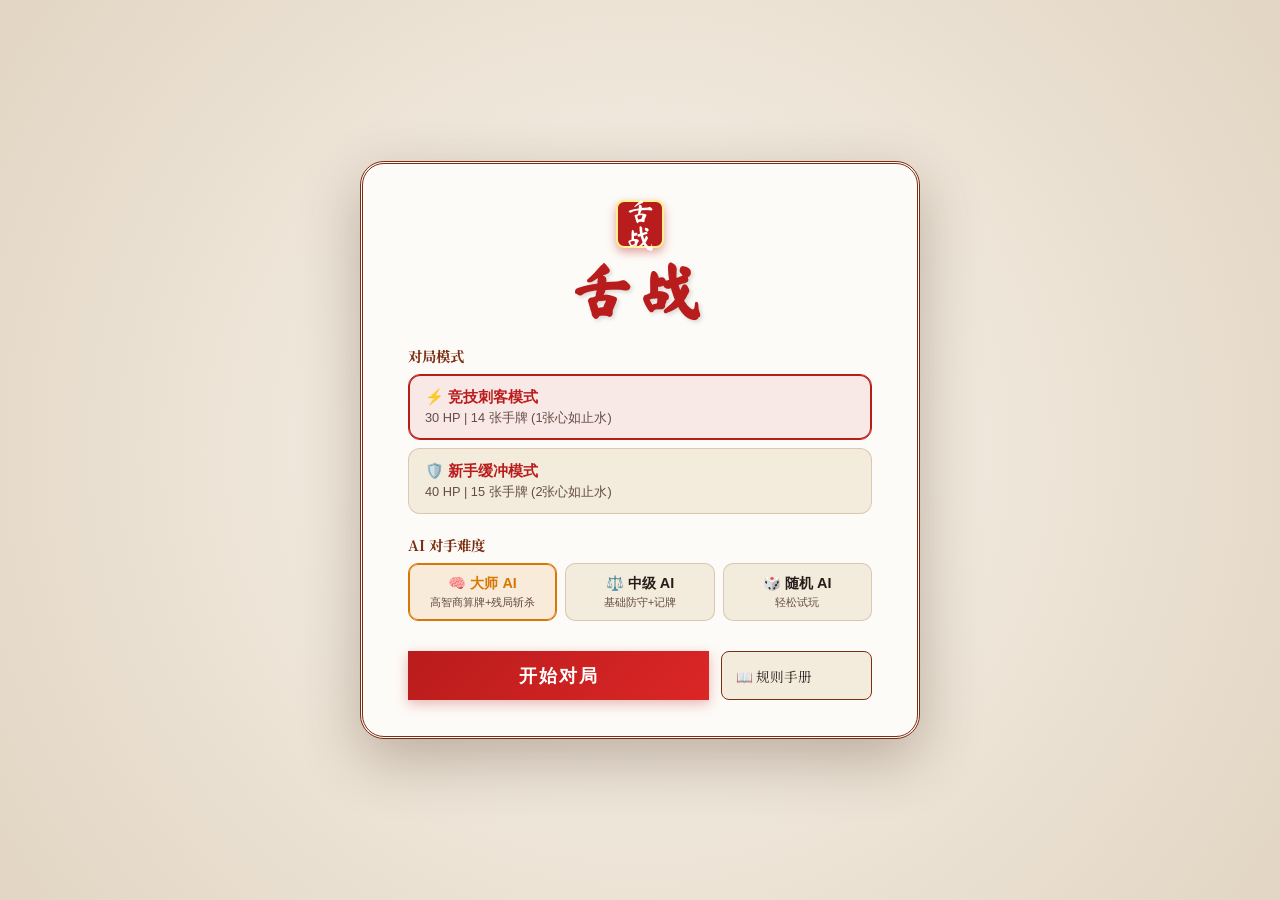
==== index.html @ b9957169 "feat: complete Shezhan card game" ====
<!DOCTYPE html>
<html lang="zh-CN">
<head>
  <meta charset="UTF-8">
  <meta name="viewport" content="width=device-width, initial-scale=1.0">
  <title>舌战</title>
  <link rel="stylesheet" href="style.css">
  <link rel="preconnect" href="https://fonts.googleapis.com">
  <link rel="preconnect" href="https://fonts.gstatic.com" crossorigin>
  <link href="https://fonts.googleapis.com/css2?family=Noto+Serif+SC:wght@600;700;900&family=Ma+Shan+Zheng&display=swap" rel="stylesheet">
</head>
<body>
  <div id="app">
    <!-- Game Cover / Welcome Screen (开始界面) -->
    <div id="cover-screen" class="cover-screen active">
      <div class="cover-content">
        <div class="cover-header">
          <div class="cover-seal">舌战</div>
          <h1 class="cover-title">舌战</h1>
        </div>

        <div class="cover-setup-panel">
          <div class="setup-group">
            <label class="group-label">对局模式</label>
            <div class="mode-buttons">
              <button class="mode-select-btn active" data-mode="competitive">
                <span class="m-title">⚡ 竞技刺客模式</span>
                <span class="m-sub">30 HP | 14 张手牌 (1张心如止水)</span>
              </button>
              <button class="mode-select-btn" data-mode="casual">
                <span class="m-title">🛡️ 新手缓冲模式</span>
                <span class="m-sub">40 HP | 15 张手牌 (2张心如止水)</span>
              </button>
            </div>
          </div>

          <div class="setup-group">
            <label class="group-label">AI 对手难度</label>
            <div class="diff-buttons">
              <button class="diff-select-btn active" data-diff="master">
                <span class="d-title">🧠 大师 AI</span>
                <span class="d-sub">高智商算牌+残局斩杀</span>
              </button>
              <button class="diff-select-btn" data-diff="medium">
                <span class="d-title">⚖️ 中级 AI</span>
                <span class="d-sub">基础防守+记牌</span>
              </button>
              <button class="diff-select-btn" data-diff="easy">
                <span class="d-title">🎲 随机 AI</span>
                <span class="d-sub">轻松试玩</span>
              </button>
            </div>
          </div>

          <div class="cover-actions">
            <button id="btn-enter-game" class="btn-primary btn-cover-start">开始对局</button>
            <button id="btn-cover-rules" class="btn btn-secondary btn-cover-rules">📖 规则手册</button>
          </div>
        </div>
      </div>
    </div>

    <!-- Header Navigation -->
    <header class="game-header">
      <div class="logo">
        <span class="logo-seal">舌战</span>
        <h1>舌战</h1>
      </div>
      <div class="header-controls">
        <button id="btn-tracker" class="btn btn-secondary">📊 记牌器</button>
        <button id="btn-rules" class="btn btn-secondary">📖 规则</button>
        <button id="btn-restart" class="btn btn-danger">🔄 主菜单</button>
      </div>
    </header>

    <!-- Main Game Board (Warm Tabletop) -->
    <main class="game-board">
      <!-- Opponent Zone (AI) -->
      <section class="player-zone ai-zone">
        <div class="player-info">
          <div class="avatar ai-avatar">🤖</div>
          <div class="status-details">
            <div class="name-bar">
              <span class="player-name">AI 对手</span>
              <span id="ai-diff-tag" class="badge">大师 AI</span>
            </div>
            <div class="hp-wrapper">
              <div class="hp-bar-bg">
                <div id="ai-hp-bar" class="hp-bar-fill" style="width: 100%;"></div>
              </div>
              <span id="ai-hp-text" class="hp-text">30 / 30 HP</span>
            </div>
          </div>
        </div>

        <!-- AI Face-Down Cards Container -->
        <div class="ai-hand-deck">
          <div id="ai-hand-backs" class="hand-backs-row">
            <!-- Dynamic Face-Down Cards Rendered by JS -->
          </div>
          <span class="hand-count-badge">🎴 剩余手牌: <strong id="ai-hand-count">14</strong> 张</span>
          <span id="ai-stun-badge" class="badge badge-warning hidden">😵 停动中</span>
        </div>
      </section>

      <!-- Arena Battle Field (Center Table) -->
      <section class="arena-zone">
        <div class="turn-indicator">
          <span id="turn-counter">第 1 回合</span>
        </div>

        <!-- Prominent Stun Toast Alert Banner -->
        <div id="stun-notice-banner" class="stun-notice-banner hidden">
          <span id="stun-notice-text">😵 提示：对方处于【停动】状态！</span>
        </div>

        <div class="cards-clash">
          <!-- Player Card Played Slot -->
          <div class="clash-slot player-slot">
            <span class="slot-label">👤 玩家出牌</span>
            <div id="player-card-slot" class="arena-card-slot">
              <div class="slot-placeholder">等待选牌...</div>
            </div>
          </div>

          <!-- Central Visual Clash Ray & FX -->
          <div class="clash-center-fx">
            <div id="clash-ray" class="clash-ray hidden"></div>
            <div class="vs-badge">VS</div>
          </div>

          <!-- AI Card Played Slot -->
          <div class="clash-slot ai-slot">
            <span class="slot-label">🤖 AI出牌</span>
            <div id="ai-card-slot" class="arena-card-slot">
              <div class="slot-placeholder">等待出牌...</div>
            </div>
          </div>
        </div>

        <!-- Outcome Banner -->
        <div id="outcome-banner" class="outcome-banner hidden">
          <span id="outcome-text">结算结果...</span>
        </div>
      </section>

      <!-- Log and Controls Area -->
      <section class="bottom-panel">
        <!-- Battle Log -->
        <div class="log-box">
          <div class="log-header">📜 对局日志</div>
          <div id="battle-log" class="log-content">
            <p class="log-item system">对局开始！请选择一张卡牌暗置出牌。</p>
          </div>
        </div>

        <!-- Player Zone -->
        <div class="player-zone user-zone">
          <div class="player-info">
            <div class="avatar user-avatar">👤</div>
            <div class="status-details">
              <div class="name-bar">
                <span class="player-name">你 (Player)</span>
              </div>
              <div class="hp-wrapper">
                <div class="hp-bar-bg">
                  <div id="user-hp-bar" class="hp-bar-fill" style="width: 100%;"></div>
                </div>
                <span id="user-hp-text" class="hp-text">30 / 30 HP</span>
              </div>
            </div>
          </div>
          <div class="hand-summary">
            <span class="hand-count-badge">🎴 剩余手牌: <strong id="user-hand-count">14</strong> 张</span>
            <span id="user-stun-badge" class="badge badge-warning hidden">😵 停动中</span>
          </div>
        </div>
      </section>

      <!-- Player Hand Dock (Bottom Interactive Bar) -->
      <section class="hand-dock">
        <div class="dock-title">手牌区（鼠标悬停可查看卡牌说明）:</div>
        <div id="hand-cards-container" class="hand-cards-list">
          <!-- Dynamic Cards Rendered by JS -->
        </div>
      </section>
    </main>

    <!-- Floating Mouse Hover Tooltip -->
    <div id="card-hover-tooltip" class="card-hover-tooltip hidden">
      <div id="tooltip-title" class="tooltip-title">卡牌名称</div>
      <div id="tooltip-body" class="tooltip-body">卡牌效果说明...</div>
    </div>

    <!-- Card Tracker Modal -->
    <div id="tracker-modal" class="modal">
      <div class="modal-content">
        <div class="modal-header">
          <h2>📊 双方手牌剩余记牌器</h2>
          <button class="close-btn" data-close="tracker-modal">✕</button>
        </div>
        <div class="tracker-grid">
          <div class="tracker-column">
            <h3>🤖 AI 对手剩余手牌</h3>
            <div id="ai-tracker-list" class="tracker-list"></div>
          </div>
          <div class="tracker-column">
            <h3>👤 你的剩余手牌</h3>
            <div id="user-tracker-list" class="tracker-list"></div>
          </div>
        </div>
      </div>
    </div>

    <!-- Rules Modal (Fixed Silence is Gold No Stun Rule) -->
    <div id="rules-modal" class="modal">
      <div class="modal-content">
        <div class="modal-header">
          <h2>📖 《舌战》规则手册</h2>
          <button class="close-btn" data-close="rules-modal">✕</button>
        </div>
        <div class="rules-body">
          <p><strong>基本规则</strong>：双方同时暗置出牌结算。任意一方 HP 归零则失败。</p>
          <p><strong>卡牌关系说明（明确己方与对方得失）</strong>：</p>
          <ul>
            <li>⚡ <strong>一语道破</strong>：刺穿《破口大骂》（<strong>对方-15 HP</strong>）；克制《心如止水》《深思熟虑》（<strong>对方-10 HP</strong>）；被《反唇相讥》反弹（<strong>己方-10 HP</strong>）。</li>
            <li>🌿 <strong>反唇相讥</strong>：反弹《一语道破》（<strong>对方-10 HP</strong>）；被《破口大骂》压制（<strong>己方-5 HP 且【停动】</strong>）；打断《深思熟虑》（<strong>阻止对方回收手牌</strong>）。</li>
            <li>🔥 <strong>破口大骂</strong>：压制《反唇相讥》《深思熟虑》《破口大骂》（<strong>对方-5 HP 且【停动】</strong>）；攻击《沉默是金》（<strong>对方仅-5 HP，不会被停动！</strong>）；被《一语道破》刺穿（<strong>己方-15 HP</strong>）；碰《心如止水》（<strong>对方+15 HP</strong>）。</li>
            <li>🌈 <strong>沉默是金</strong>：最稳试探牌。仅被《破口大骂》攻击（<strong>己方-5 HP，绝不会被停动！</strong>），面对其他所有牌均为 0 伤害。</li>
            <li>💧 <strong>心如止水</strong>：吸收《破口大骂》（<strong>己方+15 HP</strong>）；碰《一语道破》（<strong>己方-10 HP</strong>）；碰其他所有牌均（<strong>己方+10 HP</strong>）。</li>
            <li>⛰️ <strong>深思熟虑</strong>：回收除自身外的所有弃牌。碰《破口大骂》受-5 HP且【停动】，但<strong>仍可成功回收手牌</strong>！仅在遭遇《反唇相讥》时回收会被打断。</li>
          </ul>
        </div>
      </div>
    </div>

    <!-- Game Over Modal -->
    <div id="gameover-modal" class="modal">
      <div class="modal-content gameover-box">
        <h2 id="gameover-title">🏆 战斗胜利！</h2>
        <p id="gameover-desc" class="gameover-desc">你成功击败了 AI 对手！</p>
        <div class="gameover-stats">
          <div class="stat-item">总回合数: <strong id="stat-turns">12</strong></div>
          <div class="stat-item">剩余血量: <strong id="stat-hp">15</strong></div>
        </div>
        <button id="btn-play-again" class="btn btn-primary btn-large">🔄 返回主菜单</button>
      </div>
    </div>
  </div>

  <script src="app.js"></script>
</body>
</html>
---- style.css ----
/* ==========================================================================
   《舌战》桌游电子版 CSS 样式表 (包含 Modal 层级修复 z-index: 300)
   ========================================================================== */

:root {
  --bg-tabletop: #e8ded0;
  --panel-parchment: #f9f5ed;
  --border-mahogany: #7c2d12;
  --border-gold: #d97706;
  --accent-vermilion: #b91c1c;
  --accent-jade: #15803d;
  --accent-azure: #1d4ed8;
  --accent-purple: #7e22ce;

  --text-main: #271c19;
  --text-sub: #654d46;

  --font-serif: 'Noto Serif SC', serif, STKaiti, KaiTi;
  --font-calligraphy: 'Ma Shan Zheng', cursive, KaiTi;
  --shadow-lg: 0 10px 25px rgba(60, 40, 25, 0.25);
}

* {
  box-sizing: border-box;
  margin: 0;
  padding: 0;
}

body {
  background-color: var(--bg-tabletop);
  background-image: 
    radial-gradient(circle at 50% 20%, rgba(254, 243, 199, 0.6), transparent 65%),
    radial-gradient(circle at 80% 80%, rgba(217, 119, 6, 0.08), transparent 50%),
    radial-gradient(circle at 20% 80%, rgba(185, 28, 28, 0.08), transparent 50%);
  color: var(--text-main);
  font-family: var(--font-serif);
  min-height: 100vh;
  display: flex;
  flex-direction: column;
  user-select: none;
  overflow-x: hidden;
}

#app {
  display: flex;
  flex-direction: column;
  min-height: 100vh;
  max-width: 1280px;
  margin: 0 auto;
  width: 100%;
  padding: 12px;
  position: relative;
}

/* COVER SCREEN z-index: 200 */
.cover-screen {
  position: fixed;
  top: 0;
  left: 0;
  width: 100vw;
  height: 100vh;
  background: radial-gradient(circle, #f9f5ed 0%, #e2d5c3 100%);
  z-index: 200;
  display: flex;
  align-items: center;
  justify-content: center;
  opacity: 0;
  pointer-events: none;
  transition: opacity 0.4s ease;
}

.cover-screen.active {
  opacity: 1;
  pointer-events: auto;
}

.cover-content {
  background: #fdfbf7;
  border: 3px double var(--border-mahogany);
  border-radius: 24px;
  padding: 36px 45px;
  max-width: 560px;
  width: 90%;
  box-shadow: 0 20px 60px rgba(65, 35, 20, 0.3);
  display: flex;
  flex-direction: column;
  align-items: center;
  text-align: center;
}

.cover-header {
  margin-bottom: 24px;
  display: flex;
  flex-direction: column;
  align-items: center;
}

.cover-seal {
  width: 48px;
  height: 48px;
  background: var(--accent-vermilion);
  color: #fff;
  border: 2px solid #fef08a;
  border-radius: 8px;
  font-family: var(--font-calligraphy);
  font-size: 1.7rem;
  display: flex;
  align-items: center;
  justify-content: center;
  margin-bottom: 12px;
  box-shadow: 0 4px 10px rgba(185, 28, 28, 0.4);
}

.cover-title {
  font-family: var(--font-calligraphy);
  font-size: 3.8rem;
  color: var(--accent-vermilion);
  letter-spacing: 8px;
  text-shadow: 2px 2px 4px rgba(0, 0, 0, 0.15);
}

.cover-setup-panel {
  width: 100%;
  display: flex;
  flex-direction: column;
  gap: 20px;
}

.setup-group {
  display: flex;
  flex-direction: column;
  align-items: flex-start;
  gap: 8px;
}

.group-label {
  font-size: 0.9rem;
  font-weight: bold;
  color: var(--border-mahogany);
}

.mode-buttons {
  display: flex;
  flex-direction: column;
  gap: 8px;
  width: 100%;
}

.mode-select-btn {
  display: flex;
  flex-direction: column;
  align-items: flex-start;
  padding: 12px 16px;
  border-radius: 12px;
  background: #f3ebdc;
  border: 1.5px solid rgba(124, 45, 18, 0.2);
  color: var(--text-main);
  cursor: pointer;
  transition: all 0.2s ease;
}

.mode-select-btn.active {
  border-color: var(--accent-vermilion);
  background: rgba(185, 28, 28, 0.08);
  box-shadow: inset 0 0 0 1px var(--accent-vermilion);
}

.m-title {
  font-weight: bold;
  font-size: 0.95rem;
  color: var(--accent-vermilion);
}

.m-sub {
  font-size: 0.8rem;
  color: var(--text-sub);
  margin-top: 2px;
}

.diff-buttons {
  display: grid;
  grid-template-columns: repeat(3, 1fr);
  gap: 8px;
  width: 100%;
}

.diff-select-btn {
  padding: 10px 6px;
  border-radius: 10px;
  background: #f3ebdc;
  border: 1.5px solid rgba(124, 45, 18, 0.2);
  color: var(--text-main);
  cursor: pointer;
  display: flex;
  flex-direction: column;
  align-items: center;
  transition: all 0.2s ease;
}

.diff-select-btn.active {
  border-color: var(--border-gold);
  background: rgba(217, 119, 6, 0.12);
  color: var(--border-gold);
  box-shadow: inset 0 0 0 1px var(--border-gold);
}

.d-title { font-weight: bold; font-size: 0.9rem; }
.d-sub { font-size: 0.7rem; color: var(--text-sub); margin-top: 2px; }

.cover-actions {
  display: grid;
  grid-template-columns: 2fr 1fr;
  gap: 12px;
  margin-top: 10px;
}

.btn-cover-start {
  padding: 12px;
  font-size: 1.15rem;
  letter-spacing: 2px;
}

.btn-cover-rules {
  padding: 12px;
  font-size: 0.95rem;
}

/* Header */
.game-header {
  display: flex;
  justify-content: space-between;
  align-items: center;
  padding: 10px 20px;
  background: var(--panel-parchment);
  border: 1.5px solid var(--border-mahogany);
  border-radius: 16px;
  margin-bottom: 12px;
  box-shadow: var(--shadow-lg);
}

.logo {
  display: flex;
  align-items: center;
  gap: 12px;
}

.logo-seal {
  padding: 4px 8px;
  background: var(--accent-vermilion);
  color: #fff;
  font-family: var(--font-calligraphy);
  border-radius: 6px;
  font-size: 1.1rem;
}

.logo h1 {
  font-size: 1.5rem;
  color: var(--accent-vermilion);
  letter-spacing: 2px;
}

.header-controls {
  display: flex;
  gap: 8px;
}

/* Buttons */
.btn {
  padding: 8px 14px;
  border-radius: 8px;
  border: 1px solid var(--border-mahogany);
  background: #f3ebdc;
  color: var(--text-main);
  font-family: inherit;
  font-size: 0.85rem;
  cursor: pointer;
  transition: all 0.2s ease;
  display: inline-flex;
  align-items: center;
  gap: 4px;
}

.btn:hover {
  background: #e8ded0;
  transform: translateY(-1px);
}

.btn-primary {
  background: linear-gradient(135deg, #b91c1c, #dc2626);
  color: #fff;
  font-weight: bold;
  border: none;
  box-shadow: 0 4px 12px rgba(185, 28, 28, 0.3);
}

.btn-primary:hover {
  background: linear-gradient(135deg, #991b1b, #b91c1c);
  box-shadow: 0 6px 16px rgba(185, 28, 28, 0.4);
}

.btn-danger {
  background: rgba(185, 28, 28, 0.1);
  border-color: rgba(185, 28, 28, 0.3);
  color: var(--accent-vermilion);
}

/* Layout */
.game-board {
  display: flex;
  flex-direction: column;
  flex: 1;
  gap: 12px;
}

.player-zone {
  display: flex;
  justify-content: space-between;
  align-items: center;
  padding: 10px 20px;
  background: var(--panel-parchment);
  border: 1.5px solid rgba(124, 45, 18, 0.25);
  border-radius: 14px;
  box-shadow: var(--shadow-lg);
}

.player-info {
  display: flex;
  align-items: center;
  gap: 14px;
}

.avatar {
  width: 46px;
  height: 46px;
  border-radius: 50%;
  background: #f3ebdc;
  display: flex;
  align-items: center;
  justify-content: center;
  font-size: 1.5rem;
  border: 2px solid var(--border-gold);
}

.name-bar {
  display: flex;
  align-items: center;
  gap: 8px;
  margin-bottom: 4px;
}

.player-name {
  font-size: 1.05rem;
  font-weight: bold;
}

.badge {
  padding: 2px 8px;
  border-radius: 12px;
  font-size: 0.75rem;
  background: rgba(29, 78, 216, 0.12);
  color: var(--accent-azure);
  border: 1px solid rgba(29, 78, 216, 0.3);
}

.badge-warning {
  background: rgba(185, 28, 28, 0.12);
  color: var(--accent-vermilion);
  border-color: rgba(185, 28, 28, 0.4);
  font-weight: bold;
  animation: pulse 1.5s infinite;
}

.hp-wrapper {
  display: flex;
  align-items: center;
  gap: 10px;
  width: 250px;
}

.hp-bar-bg {
  flex: 1;
  height: 12px;
  background: #e2d5c3;
  border-radius: 6px;
  overflow: hidden;
  border: 1px solid rgba(0, 0, 0, 0.15);
}

.hp-bar-fill {
  height: 100%;
  background: linear-gradient(90deg, #ef4444, #10b981);
  border-radius: 6px;
  transition: width 0.5s ease-out;
}

.hp-text {
  font-size: 0.85rem;
  font-weight: bold;
  min-width: 60px;
}

/* AI Face-Down Cards Hand Deck */
.ai-hand-deck {
  display: flex;
  align-items: center;
  gap: 12px;
}

.hand-backs-row {
  display: flex;
  align-items: center;
}

.card-back-mini {
  width: 26px;
  height: 38px;
  border-radius: 4px;
  background: linear-gradient(145deg, #60180a, #350903);
  border: 1px solid #f59e0b;
  margin-left: -10px;
  box-shadow: -2px 0 5px rgba(0,0,0,0.3);
  display: flex;
  align-items: center;
  justify-content: center;
  font-size: 0.65rem;
  color: #fef08a;
}

.card-back-mini:first-child { margin-left: 0; }

/* Arena Zone (Center Tabletop) */
.arena-zone {
  position: relative;
  min-height: 250px;
  background: #f4ebd9;
  border: 2px solid var(--border-mahogany);
  border-radius: 20px;
  display: flex;
  flex-direction: column;
  align-items: center;
  justify-content: center;
  padding: 16px 20px;
  box-shadow: inset 0 0 30px rgba(124, 45, 18, 0.1);
}

.turn-indicator {
  position: absolute;
  top: 10px;
  padding: 4px 18px;
  background: #faf6ed;
  border: 1.5px solid var(--border-gold);
  border-radius: 20px;
  color: var(--border-gold);
  font-size: 0.85rem;
  font-weight: bold;
}

.stun-notice-banner {
  position: absolute;
  top: 40px;
  padding: 6px 22px;
  background: linear-gradient(90deg, #b91c1c, #d97706);
  border: 1.5px solid #fef08a;
  border-radius: 20px;
  color: #ffffff;
  font-size: 0.85rem;
  font-weight: 900;
  box-shadow: 0 4px 12px rgba(185, 28, 28, 0.3);
  animation: pulse 1.2s infinite ease-in-out;
  z-index: 10;
}

.cards-clash {
  display: flex;
  align-items: center;
  justify-content: center;
  gap: 50px;
  width: 100%;
  margin-top: 20px;
}

.clash-slot {
  display: flex;
  flex-direction: column;
  align-items: center;
  gap: 8px;
}

.slot-label {
  font-size: 0.85rem;
  color: var(--text-sub);
}

.arena-card-slot {
  width: 110px;
  height: 165px;
  border-radius: 14px;
  border: 2px dashed rgba(124, 45, 18, 0.3);
  display: flex;
  align-items: center;
  justify-content: center;
  background: rgba(255, 255, 255, 0.4);
  position: relative;
  perspective: 800px;
}

.slot-placeholder {
  font-size: 0.85rem;
  color: var(--text-sub);
}

.stun-slot-badge {
  padding: 10px;
  background: rgba(185, 28, 28, 0.1);
  border: 2px solid rgba(185, 28, 28, 0.4);
  border-radius: 12px;
  color: var(--accent-vermilion);
  font-size: 0.9rem;
  font-weight: 900;
  text-align: center;
}

.clash-center-fx {
  position: relative;
  display: flex;
  align-items: center;
  justify-content: center;
}

.vs-badge {
  font-size: 2.2rem;
  font-weight: 900;
  color: var(--accent-vermilion);
  font-family: var(--font-calligraphy);
  text-shadow: 0 2px 4px rgba(0,0,0,0.1);
}

.clash-ray {
  position: absolute;
  width: 120px;
  height: 4px;
  background: linear-gradient(90deg, #f59e0b, #ef4444, #f59e0b);
  border-radius: 2px;
  box-shadow: 0 0 12px #f59e0b;
  animation: clashBeam 0.5s infinite alternate;
}

.outcome-banner {
  margin-top: 12px;
  padding: 8px 24px;
  background: #faf6ed;
  border: 1.5px solid var(--border-gold);
  border-radius: 30px;
  color: var(--accent-vermilion);
  font-size: 0.95rem;
  font-weight: bold;
  box-shadow: 0 4px 12px rgba(0,0,0,0.1);
  animation: slideDown 0.3s ease-out;
}

/* Card Tooltip Popup z-index: 400 */
.card-hover-tooltip {
  position: fixed;
  z-index: 400;
  background: #fdfbf7;
  border: 2px solid var(--border-mahogany);
  border-radius: 12px;
  padding: 12px 16px;
  max-width: 280px;
  box-shadow: 0 10px 25px rgba(65, 35, 20, 0.3);
  pointer-events: none;
  transition: opacity 0.15s ease, transform 0.15s ease;
  opacity: 0;
  transform: translateY(10px);
}

.card-hover-tooltip:not(.hidden) {
  opacity: 1;
  transform: translateY(0);
}

.tooltip-title {
  font-size: 1rem;
  font-weight: 900;
  color: var(--accent-vermilion);
  margin-bottom: 6px;
  border-bottom: 1px dashed rgba(124, 45, 18, 0.2);
  padding-bottom: 4px;
}

.tooltip-body {
  font-size: 0.85rem;
  line-height: 1.4;
  color: var(--text-main);
}

/* Card Visuals */
.card-container-3d {
  width: 110px;
  height: 165px;
  perspective: 800px;
  position: relative;
}

.card-3d-inner {
  width: 100%;
  height: 100%;
  position: relative;
  transform-style: preserve-3d;
  transition: transform 0.6s cubic-bezier(0.4, 0, 0.2, 1);
  border-radius: 14px;
  box-shadow: 0 6px 16px rgba(60, 40, 25, 0.25);
}

.card-container-3d.flipped .card-3d-inner {
  transform: rotateY(180deg);
}

.card-face {
  position: absolute;
  width: 100%;
  height: 100%;
  backface-visibility: hidden;
  border-radius: 14px;
  overflow: hidden;
  border: 2px solid var(--border-gold);
  display: flex;
  flex-direction: column;
  justify-content: space-between;
  padding: 10px 8px;
  box-sizing: border-box;
}

/* FACE-DOWN CARD BACK */
.card-face-back {
  background: radial-gradient(circle at 50% 50%, #7f1d1d 0%, #450a0a 100%);
  border: 2px solid #f59e0b;
  display: flex;
  align-items: center;
  justify-content: center;
  box-shadow: inset 0 0 15px rgba(0,0,0,0.6);
}

.card-back-pattern {
  width: 94%;
  height: 94%;
  border: 1.5px solid #fef08a;
  border-radius: 10px;
  display: flex;
  flex-direction: column;
  align-items: center;
  justify-content: center;
  gap: 4px;
  background: radial-gradient(circle, rgba(245, 158, 11, 0.15) 0%, transparent 80%);
  position: relative;
}

.card-back-pattern::before {
  content: '';
  position: absolute;
  width: 82%;
  height: 86%;
  border: 1px dashed rgba(245, 158, 11, 0.4);
  border-radius: 6px;
}

.card-back-seal {
  width: 36px;
  height: 36px;
  background: #991b1b;
  border: 1.5px solid #fef08a;
  border-radius: 50%;
  color: #fef08a;
  font-family: var(--font-calligraphy);
  font-size: 1.4rem;
  display: flex;
  align-items: center;
  justify-content: center;
  box-shadow: 0 4px 10px rgba(0,0,0,0.5);
  z-index: 2;
}

.card-back-text {
  font-size: 0.85rem;
  color: #fef08a;
  letter-spacing: 3px;
  font-family: var(--font-calligraphy);
  z-index: 2;
  text-shadow: 0 2px 4px rgba(0,0,0,0.6);
}

/* FACE-UP CARD FRONT */
.card-face-front {
  transform: rotateY(180deg);
  background-size: cover;
  background-position: center;
}

.card-container-3d[data-card="0"] .card-face-front { background: linear-gradient(145deg, #fffbeb, #fef3c7); border-color: #d97706; }
.card-container-3d[data-card="1"] .card-face-front { background: linear-gradient(145deg, #f0fdf4, #dcfce7); border-color: #15803d; }
.card-container-3d[data-card="2"] .card-face-front { background: linear-gradient(145deg, #fef2f2, #fee2e2); border-color: #b91c1c; }
.card-container-3d[data-card="3"] .card-face-front { background: linear-gradient(145deg, #faf5ff, #f3e8ff); border-color: #7e22ce; }
.card-container-3d[data-card="4"] .card-face-front { background: linear-gradient(145deg, #eff6ff, #dbeafe); border-color: #1d4ed8; }
.card-container-3d[data-card="5"] .card-face-front { background: linear-gradient(145deg, #fff7ed, #ffedd5); border-color: #c2410c; }

.card-header-bar {
  display: flex;
  justify-content: space-between;
  align-items: center;
  width: 100%;
}

.card-type-icon { font-size: 1.1rem; }

.card-seal-stamp {
  width: 22px;
  height: 22px;
  border-radius: 4px;
  background: var(--accent-vermilion);
  border: 1px solid #fca5a5;
  color: #fff;
  font-size: 0.75rem;
  font-weight: bold;
  display: flex;
  align-items: center;
  justify-content: center;
  font-family: var(--font-calligraphy);
}

.card-main-art {
  flex: 1;
  display: flex;
  align-items: center;
  justify-content: center;
  position: relative;
  margin: 2px 0;
}

.art-svg-medallion {
  width: 54px;
  height: 54px;
  border-radius: 50%;
  background: #ffffff;
  border: 1.5px solid rgba(0, 0, 0, 0.1);
  display: flex;
  align-items: center;
  justify-content: center;
  box-shadow: 0 4px 10px rgba(0,0,0,0.08);
}

.art-svg-medallion svg {
  width: 32px;
  height: 32px;
}

.card-title-vertical {
  font-size: 1rem;
  font-weight: 900;
  letter-spacing: 2px;
  color: var(--text-main);
  text-align: center;
  white-space: nowrap;
  writing-mode: horizontal-tb;
  width: 100%;
  margin-bottom: 2px;
}

/* Interactive Dock Cards */
.dock-card-wrapper {
  cursor: pointer;
  transition: transform 0.25s cubic-bezier(0.175, 0.885, 0.32, 1.275);
  position: relative;
}

.dock-card-wrapper:hover {
  transform: translateY(-12px) scale(1.08);
  z-index: 20;
}

.dock-card-wrapper.disabled {
  opacity: 0.35;
  cursor: not-allowed;
  filter: grayscale(100%);
}

.dock-card-wrapper.disabled:hover { transform: none; }

.card-qty-tag {
  position: absolute;
  top: -8px;
  right: -8px;
  background: linear-gradient(135deg, #b91c1c, #dc2626);
  color: #fff;
  font-weight: 900;
  width: 24px;
  height: 24px;
  border-radius: 50%;
  display: flex;
  align-items: center;
  justify-content: center;
  font-size: 0.8rem;
  box-shadow: 0 3px 8px rgba(0, 0, 0, 0.3);
  border: 1.5px solid #ffffff;
  z-index: 25;
}

/* Bottom Panel & Dock */
.bottom-panel {
  display: grid;
  grid-template-columns: 320px 1fr;
  gap: 12px;
}

.log-box {
  background: var(--panel-parchment);
  border: 1px solid rgba(124, 45, 18, 0.2);
  border-radius: 14px;
  padding: 12px;
  display: flex;
  flex-direction: column;
  height: 130px;
}

.log-header {
  font-size: 0.85rem;
  color: var(--text-sub);
  margin-bottom: 6px;
  font-weight: bold;
}

.log-content {
  flex: 1;
  overflow-y: auto;
  font-size: 0.8rem;
  line-height: 1.4;
  display: flex;
  flex-direction: column;
  gap: 4px;
}

.log-item {
  padding: 2px 0;
  border-bottom: 1px dashed rgba(0,0,0,0.08);
}

.log-item.dmg { color: var(--accent-vermilion); font-weight: bold; }
.log-item.heal { color: var(--accent-jade); font-weight: bold; }
.log-item.stun { color: var(--border-gold); font-weight: bold; }
.log-item.system { color: var(--accent-azure); }

.hand-dock {
  background: var(--panel-parchment);
  border: 1.5px solid var(--border-mahogany);
  border-radius: 16px;
  padding: 14px 20px;
  box-shadow: var(--shadow-lg);
}

.dock-title {
  font-size: 0.85rem;
  color: var(--text-sub);
  margin-bottom: 10px;
}

.hand-cards-list {
  display: flex;
  gap: 16px;
  justify-content: center;
  flex-wrap: wrap;
}

/* MODAL z-index: 300 (ABOVE COVER SCREEN z-index: 200) */
.modal {
  position: fixed;
  top: 0;
  left: 0;
  width: 100vw;
  height: 100vh;
  background: rgba(0, 0, 0, 0.6);
  backdrop-filter: blur(6px);
  display: flex;
  align-items: center;
  justify-content: center;
  z-index: 300; /* FIXED HIGHER Z-INDEX */
  opacity: 0;
  pointer-events: none;
  transition: opacity 0.3s ease;
}

.modal.active {
  opacity: 1;
  pointer-events: auto;
}

.modal-content {
  background: #fdfbf7;
  border: 2px solid var(--border-mahogany);
  border-radius: 20px;
  padding: 28px;
  max-width: 620px;
  width: 90%;
  box-shadow: 0 15px 40px rgba(0, 0, 0, 0.4);
  max-height: 85vh;
  overflow-y: auto;
}

.modal-header {
  display: flex;
  justify-content: space-between;
  align-items: center;
  margin-bottom: 20px;
}

.close-btn {
  background: none;
  border: none;
  color: var(--text-sub);
  font-size: 1.4rem;
  cursor: pointer;
}

.tracker-grid {
  display: grid;
  grid-template-columns: 1fr 1fr;
  gap: 20px;
}

.tracker-column h3 {
  font-size: 0.95rem;
  margin-bottom: 12px;
  color: var(--accent-vermilion);
}

.tracker-list {
  display: flex;
  flex-direction: column;
  gap: 8px;
}

.tracker-item {
  display: flex;
  justify-content: space-between;
  padding: 8px 12px;
  border-radius: 8px;
  background: #f3ebdc;
  font-size: 0.85rem;
}

.hidden { display: none !important; }

/* Animations */
@keyframes pulse {
  0%, 100% { opacity: 1; }
  50% { opacity: 0.5; }
}

@keyframes clashBeam {
  0% { opacity: 0.4; transform: scaleX(0.7); }
  100% { opacity: 1; transform: scaleX(1.1); }
}

@keyframes slideDown {
  0% { transform: translateY(-10px); opacity: 0; }
  100% { transform: translateY(0); opacity: 1; }
}
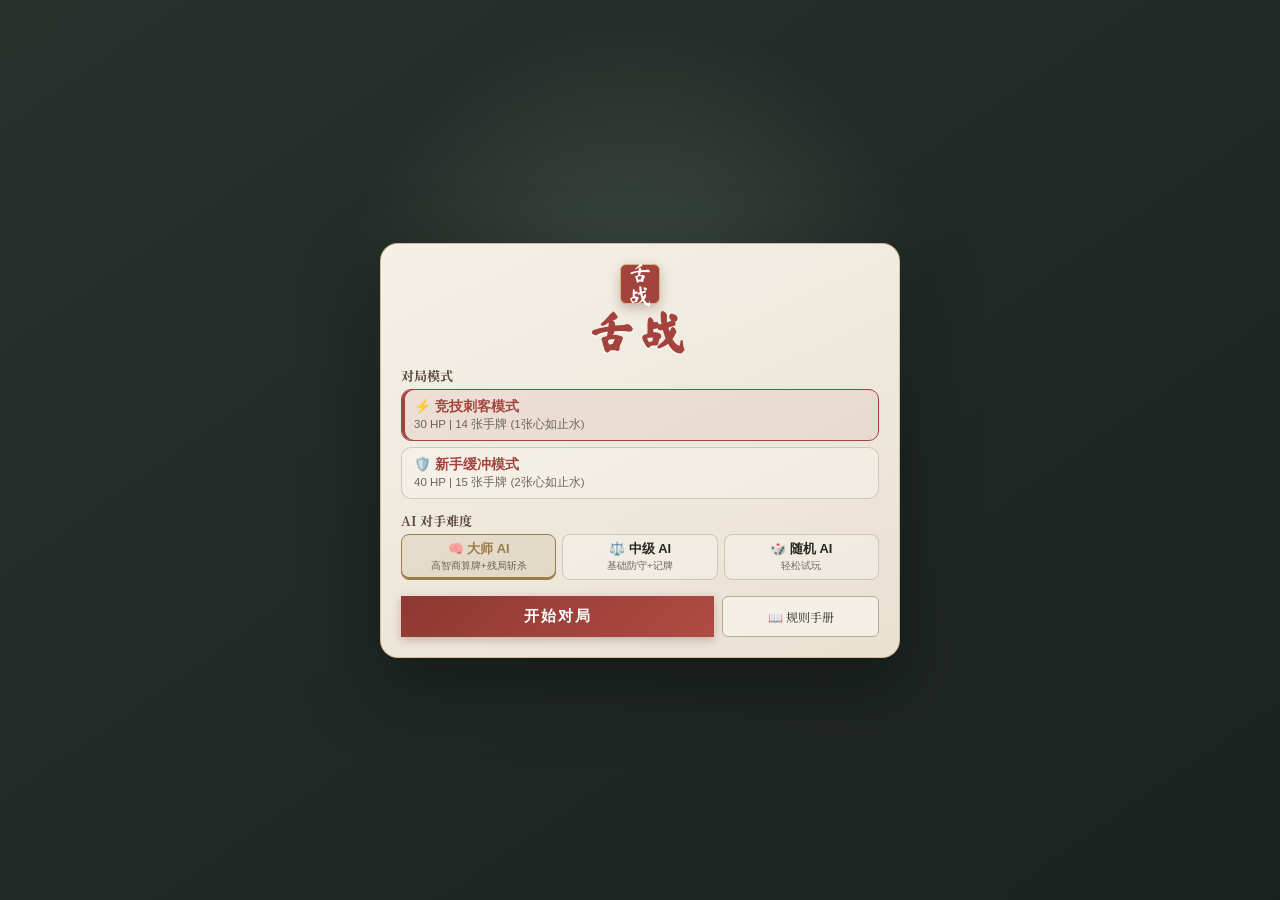
==== commit 34311761: "fix: align game rules and refresh responsive UI" ====
--- a/index.html
+++ b/index.html
@@ -2,7 +2,7 @@
 <html lang="zh-CN">
 <head>
   <meta charset="UTF-8">
-  <meta name="viewport" content="width=device-width, initial-scale=1.0">
+  <meta name="viewport" content="width=device-width, initial-scale=1.0, maximum-scale=1.0, user-scalable=no">
   <title>舌战</title>
   <link rel="stylesheet" href="style.css">
   <link rel="preconnect" href="https://fonts.googleapis.com">
@@ -85,10 +85,11 @@
               <span id="ai-diff-tag" class="badge">大师 AI</span>
             </div>
             <div class="hp-wrapper">
+              <span class="hp-heart-icon">❤️</span>
               <div class="hp-bar-bg">
                 <div id="ai-hp-bar" class="hp-bar-fill" style="width: 100%;"></div>
               </div>
-              <span id="ai-hp-text" class="hp-text">30 / 30 HP</span>
+              <span id="ai-hp-text" class="hp-text">30/30</span>
             </div>
           </div>
         </div>
@@ -98,7 +99,7 @@
           <div id="ai-hand-backs" class="hand-backs-row">
             <!-- Dynamic Face-Down Cards Rendered by JS -->
           </div>
-          <span class="hand-count-badge">🎴 剩余手牌: <strong id="ai-hand-count">14</strong> 张</span>
+          <span class="hand-count-badge">🎴 剩余: <strong id="ai-hand-count">14</strong></span>
           <span id="ai-stun-badge" class="badge badge-warning hidden">😵 停动中</span>
         </div>
       </section>
@@ -163,15 +164,16 @@
                 <span class="player-name">你 (Player)</span>
               </div>
               <div class="hp-wrapper">
+                <span class="hp-heart-icon">❤️</span>
                 <div class="hp-bar-bg">
                   <div id="user-hp-bar" class="hp-bar-fill" style="width: 100%;"></div>
                 </div>
-                <span id="user-hp-text" class="hp-text">30 / 30 HP</span>
+                <span id="user-hp-text" class="hp-text">30/30</span>
               </div>
             </div>
           </div>
           <div class="hand-summary">
-            <span class="hand-count-badge">🎴 剩余手牌: <strong id="user-hand-count">14</strong> 张</span>
+            <span class="hand-count-badge">🎴 剩余: <strong id="user-hand-count">14</strong></span>
             <span id="user-stun-badge" class="badge badge-warning hidden">😵 停动中</span>
           </div>
         </div>
@@ -179,7 +181,7 @@
 
       <!-- Player Hand Dock (Bottom Interactive Bar) -->
       <section class="hand-dock">
-        <div class="dock-title">手牌区（鼠标悬停可查看卡牌说明）:</div>
+        <div class="dock-title">手牌区（点击查看卡牌说明并出牌）:</div>
         <div id="hand-cards-container" class="hand-cards-list">
           <!-- Dynamic Cards Rendered by JS -->
         </div>
@@ -212,24 +214,123 @@
       </div>
     </div>
 
-    <!-- Rules Modal (Fixed Silence is Gold No Stun Rule) -->
+    <!-- Rules Modal (Fixed Rule Text) -->
     <div id="rules-modal" class="modal">
       <div class="modal-content">
         <div class="modal-header">
-          <h2>📖 《舌战》规则手册</h2>
+          <div>
+            <span class="rules-kicker">HOW TO PLAY</span>
+            <h2>《舌战》规则手册</h2>
+          </div>
           <button class="close-btn" data-close="rules-modal">✕</button>
         </div>
         <div class="rules-body">
-          <p><strong>基本规则</strong>：双方同时暗置出牌结算。任意一方 HP 归零则失败。</p>
-          <p><strong>卡牌关系说明（明确己方与对方得失）</strong>：</p>
-          <ul>
-            <li>⚡ <strong>一语道破</strong>：刺穿《破口大骂》（<strong>对方-15 HP</strong>）；克制《心如止水》《深思熟虑》（<strong>对方-10 HP</strong>）；被《反唇相讥》反弹（<strong>己方-10 HP</strong>）。</li>
-            <li>🌿 <strong>反唇相讥</strong>：反弹《一语道破》（<strong>对方-10 HP</strong>）；被《破口大骂》压制（<strong>己方-5 HP 且【停动】</strong>）；打断《深思熟虑》（<strong>阻止对方回收手牌</strong>）。</li>
-            <li>🔥 <strong>破口大骂</strong>：压制《反唇相讥》《深思熟虑》《破口大骂》（<strong>对方-5 HP 且【停动】</strong>）；攻击《沉默是金》（<strong>对方仅-5 HP，不会被停动！</strong>）；被《一语道破》刺穿（<strong>己方-15 HP</strong>）；碰《心如止水》（<strong>对方+15 HP</strong>）。</li>
-            <li>🌈 <strong>沉默是金</strong>：最稳试探牌。仅被《破口大骂》攻击（<strong>己方-5 HP，绝不会被停动！</strong>），面对其他所有牌均为 0 伤害。</li>
-            <li>💧 <strong>心如止水</strong>：吸收《破口大骂》（<strong>己方+15 HP</strong>）；碰《一语道破》（<strong>己方-10 HP</strong>）；碰其他所有牌均（<strong>己方+10 HP</strong>）。</li>
-            <li>⛰️ <strong>深思熟虑</strong>：回收除自身外的所有弃牌。碰《破口大骂》受-5 HP且【停动】，但<strong>仍可成功回收手牌</strong>！仅在遭遇《反唇相讥》时回收会被打断。</li>
-          </ul>
+          <section class="rules-section">
+            <div class="rules-section-heading">
+              <span class="rules-step">01</span>
+              <div>
+                <h3>目标与回合</h3>
+                <p>先让对方生命值降到 0。</p>
+              </div>
+            </div>
+            <div class="rules-basics-grid">
+              <article class="rule-basic">
+                <span class="rule-basic-icon">暗</span>
+                <div><strong>同时出牌</strong><p>双方每回合暗置一张牌，然后同时翻开结算。</p></div>
+              </article>
+              <article class="rule-basic">
+                <span class="rule-basic-icon">停</span>
+                <div><strong>停动</strong><p>被停动者下一回合不能出牌，对手获得一次空门行动。</p></div>
+              </article>
+              <article class="rule-basic">
+                <span class="rule-basic-icon">尽</span>
+                <div><strong>手牌耗尽</strong><p>手牌全部用完时，自动捡回所有弃牌。</p></div>
+              </article>
+            </div>
+          </section>
+
+          <section class="rules-section">
+            <div class="rules-section-heading">
+              <span class="rules-step">02</span>
+              <div>
+                <h3>对手停动：空门怎么结算</h3>
+                <p>此时对手没有牌，按你打出的牌单独结算。</p>
+              </div>
+            </div>
+            <div class="solo-rules-grid">
+              <article class="solo-rule attack"><span>一</span><div><strong>一语道破</strong><p>对手 <b>-10 HP</b></p></div></article>
+              <article class="solo-rule stun"><span>破</span><div><strong>破口大骂</strong><p>继续【停动】，<b>不扣血</b></p></div></article>
+              <article class="solo-rule heal"><span>心</span><div><strong>心如止水</strong><p>自己 <b>+10 HP</b></p></div></article>
+              <article class="solo-rule pickup"><span>思</span><div><strong>深思熟虑</strong><p>正常捡牌</p></div></article>
+            </div>
+            <p class="rules-note">反唇相讥、沉默是金在空门时没有额外效果。</p>
+          </section>
+
+          <section class="rules-section">
+            <div class="rules-section-heading">
+              <span class="rules-step">03</span>
+              <div>
+                <h3>六张牌速查</h3>
+                <p>“你”代表打出该牌的一方。</p>
+              </div>
+            </div>
+            <div class="rule-card-grid">
+              <article class="rule-guide guide-y">
+                <header><span>一</span><div><h4>一语道破</h4><small>直接攻击</small></div></header>
+                <ul>
+                  <li>对一语道破：<b>双方 -10</b></li>
+                  <li>对破口大骂：<b>对方 -15</b></li>
+                  <li>对心如止水、深思熟虑：<b>对方 -10</b></li>
+                  <li>对反唇相讥：<b>你 -10</b></li>
+                </ul>
+              </article>
+              <article class="rule-guide guide-f">
+                <header><span>反</span><div><h4>反唇相讥</h4><small>反制与打断</small></div></header>
+                <ul>
+                  <li>对一语道破：<b>对方 -10</b></li>
+                  <li>对破口大骂：<b>你 -5，并停动</b></li>
+                  <li>对深思熟虑：<b>打断对方捡牌</b></li>
+                  <li>其余对局：不造成伤害</li>
+                </ul>
+              </article>
+              <article class="rule-guide guide-p">
+                <header><span>破</span><div><h4>破口大骂</h4><small>压制与停动</small></div></header>
+                <ul>
+                  <li>对同牌：<b>双方 -5，并停动</b></li>
+                  <li>对反唇相讥：<b>对方 -5，并停动</b></li>
+                  <li>对沉默是金：<b>对方 -5，不停动</b></li>
+                  <li>对深思熟虑：<b>对方 -5，并停动；仍可捡牌</b></li>
+                  <li>对心如止水：<b>对方 +15</b></li>
+                  <li>对一语道破：<b>你 -15</b></li>
+                </ul>
+              </article>
+              <article class="rule-guide guide-c">
+                <header><span>默</span><div><h4>沉默是金</h4><small>安全试探</small></div></header>
+                <ul>
+                  <li>只会被破口大骂伤害：<b>你 -5</b></li>
+                  <li>即使挨骂也<b>不会停动</b></li>
+                  <li>不阻止心如止水回血或深思熟虑捡牌</li>
+                </ul>
+              </article>
+              <article class="rule-guide guide-x">
+                <header><span>心</span><div><h4>心如止水</h4><small>恢复与吸收</small></div></header>
+                <ul>
+                  <li>对一语道破：<b>你 -10</b></li>
+                  <li>对破口大骂：<b>你 +15</b></li>
+                  <li>对其他所有牌：<b>你 +10</b></li>
+                </ul>
+              </article>
+              <article class="rule-guide guide-s">
+                <header><span>思</span><div><h4>深思熟虑</h4><small>回收弃牌</small></div></header>
+                <ul>
+                  <li>回收除本张深思熟虑外的所有弃牌</li>
+                  <li>对反唇相讥：<b>捡牌被打断</b></li>
+                  <li>对破口大骂：<b>你 -5，并停动；仍可捡牌</b></li>
+                  <li>其他对局：正常捡牌</li>
+                </ul>
+              </article>
+            </div>
+          </section>
         </div>
       </div>
     </div>
--- a/style.css
+++ b/style.css
@@ -1,55 +1,64 @@
 /* ==========================================================================
-   《舌战》桌游电子版 CSS 样式表 (包含 Modal 层级修复 z-index: 300)
+   《舌战》桌游电子版 CSS 样式表 (包含高瞩目血条 & 手机端适度放大场牌)
    ========================================================================== */
 
 :root {
-  --bg-tabletop: #e8ded0;
-  --panel-parchment: #f9f5ed;
-  --border-mahogany: #7c2d12;
-  --border-gold: #d97706;
-  --accent-vermilion: #b91c1c;
-  --accent-jade: #15803d;
-  --accent-azure: #1d4ed8;
-  --accent-purple: #7e22ce;
-
-  --text-main: #271c19;
-  --text-sub: #654d46;
+  --bg-tabletop: #202724;
+  --panel-parchment: #f1ecdf;
+  --panel-paper-deep: #e5ddcd;
+  --border-mahogany: #5e4c3c;
+  --border-gold: #9b7b48;
+  --accent-vermilion: #a3433d;
+  --accent-jade: #486f5d;
+  --accent-azure: #4c687b;
+  --accent-purple: #6f5d78;
+
+  --text-main: #282621;
+  --text-sub: #6c655b;
 
   --font-serif: 'Noto Serif SC', serif, STKaiti, KaiTi;
   --font-calligraphy: 'Ma Shan Zheng', cursive, KaiTi;
-  --shadow-lg: 0 10px 25px rgba(60, 40, 25, 0.25);
+  --shadow-lg: 0 8px 24px rgba(20, 24, 22, 0.18);
 }
 
 * {
   box-sizing: border-box;
   margin: 0;
   padding: 0;
-}
-
-body {
+  -webkit-tap-highlight-color: transparent;
+}
+
+html, body {
+  width: 100%;
+  height: 100%;
+  height: 100dvh;
+  overflow: hidden;
   background-color: var(--bg-tabletop);
-  background-image: 
-    radial-gradient(circle at 50% 20%, rgba(254, 243, 199, 0.6), transparent 65%),
-    radial-gradient(circle at 80% 80%, rgba(217, 119, 6, 0.08), transparent 50%),
-    radial-gradient(circle at 20% 80%, rgba(185, 28, 28, 0.08), transparent 50%);
   color: var(--text-main);
   font-family: var(--font-serif);
-  min-height: 100vh;
-  display: flex;
-  flex-direction: column;
   user-select: none;
-  overflow-x: hidden;
+  position: fixed;
+}
+
+body {
+  background-image:
+    radial-gradient(circle at 50% 0%, rgba(107, 129, 112, 0.25), transparent 54%),
+    linear-gradient(145deg, #29312d 0%, #1c2220 100%);
+  display: flex;
+  flex-direction: column;
 }
 
 #app {
   display: flex;
   flex-direction: column;
-  min-height: 100vh;
+  height: 100%;
+  height: 100dvh;
   max-width: 1280px;
   margin: 0 auto;
   width: 100%;
-  padding: 12px;
+  padding: 8px;
   position: relative;
+  overflow: hidden;
 }
 
 /* COVER SCREEN z-index: 200 */
@@ -59,7 +68,10 @@
   left: 0;
   width: 100vw;
   height: 100vh;
-  background: radial-gradient(circle, #f9f5ed 0%, #e2d5c3 100%);
+  height: 100dvh;
+  background:
+    radial-gradient(circle at 50% 35%, rgba(118, 139, 121, 0.34), transparent 34%),
+    linear-gradient(145deg, #29312d, #1b211f);
   z-index: 200;
   display: flex;
   align-items: center;
@@ -67,6 +79,7 @@
   opacity: 0;
   pointer-events: none;
   transition: opacity 0.4s ease;
+  padding: 12px;
 }
 
 .cover-screen.active {
@@ -75,66 +88,68 @@
 }
 
 .cover-content {
-  background: #fdfbf7;
-  border: 3px double var(--border-mahogany);
-  border-radius: 24px;
-  padding: 36px 45px;
-  max-width: 560px;
-  width: 90%;
-  box-shadow: 0 20px 60px rgba(65, 35, 20, 0.3);
+  background: linear-gradient(155deg, #f5f1e8, #e9e1d2);
+  border: 1px solid rgba(203, 180, 135, 0.8);
+  border-radius: 18px;
+  padding: 20px;
+  max-width: 520px;
+  width: 100%;
+  box-shadow: 0 24px 70px rgba(8, 12, 10, 0.5);
   display: flex;
   flex-direction: column;
   align-items: center;
   text-align: center;
+  max-height: 90vh;
+  overflow-y: auto;
 }
 
 .cover-header {
-  margin-bottom: 24px;
+  margin-bottom: 12px;
   display: flex;
   flex-direction: column;
   align-items: center;
 }
 
 .cover-seal {
-  width: 48px;
-  height: 48px;
+  width: 40px;
+  height: 40px;
   background: var(--accent-vermilion);
   color: #fff;
-  border: 2px solid #fef08a;
-  border-radius: 8px;
+  border: 1px solid #d5b77d;
+  border-radius: 6px;
   font-family: var(--font-calligraphy);
-  font-size: 1.7rem;
-  display: flex;
-  align-items: center;
-  justify-content: center;
-  margin-bottom: 12px;
-  box-shadow: 0 4px 10px rgba(185, 28, 28, 0.4);
+  font-size: 1.4rem;
+  display: flex;
+  align-items: center;
+  justify-content: center;
+  margin-bottom: 6px;
+  box-shadow: 0 4px 12px rgba(84, 35, 31, 0.28);
 }
 
 .cover-title {
   font-family: var(--font-calligraphy);
-  font-size: 3.8rem;
+  font-size: 2.8rem;
   color: var(--accent-vermilion);
-  letter-spacing: 8px;
-  text-shadow: 2px 2px 4px rgba(0, 0, 0, 0.15);
+  letter-spacing: 6px;
+  text-shadow: 0 2px 1px rgba(255, 255, 255, 0.55);
 }
 
 .cover-setup-panel {
   width: 100%;
   display: flex;
   flex-direction: column;
-  gap: 20px;
+  gap: 12px;
 }
 
 .setup-group {
   display: flex;
   flex-direction: column;
   align-items: flex-start;
-  gap: 8px;
+  gap: 4px;
 }
 
 .group-label {
-  font-size: 0.9rem;
+  font-size: 0.82rem;
   font-weight: bold;
   color: var(--border-mahogany);
 }
@@ -142,7 +157,7 @@
 .mode-buttons {
   display: flex;
   flex-direction: column;
-  gap: 8px;
+  gap: 6px;
   width: 100%;
 }
 
@@ -150,10 +165,10 @@
   display: flex;
   flex-direction: column;
   align-items: flex-start;
-  padding: 12px 16px;
-  border-radius: 12px;
-  background: #f3ebdc;
-  border: 1.5px solid rgba(124, 45, 18, 0.2);
+  padding: 8px 12px;
+  border-radius: 10px;
+  background: rgba(255, 255, 255, 0.28);
+  border: 1px solid rgba(94, 76, 60, 0.24);
   color: var(--text-main);
   cursor: pointer;
   transition: all 0.2s ease;
@@ -161,34 +176,34 @@
 
 .mode-select-btn.active {
   border-color: var(--accent-vermilion);
-  background: rgba(185, 28, 28, 0.08);
-  box-shadow: inset 0 0 0 1px var(--accent-vermilion);
+  background: rgba(163, 67, 61, 0.08);
+  box-shadow: inset 3px 0 0 var(--accent-vermilion);
 }
 
 .m-title {
   font-weight: bold;
-  font-size: 0.95rem;
+  font-size: 0.85rem;
   color: var(--accent-vermilion);
 }
 
 .m-sub {
-  font-size: 0.8rem;
+  font-size: 0.72rem;
   color: var(--text-sub);
-  margin-top: 2px;
+  margin-top: 1px;
 }
 
 .diff-buttons {
   display: grid;
   grid-template-columns: repeat(3, 1fr);
-  gap: 8px;
+  gap: 6px;
   width: 100%;
 }
 
 .diff-select-btn {
-  padding: 10px 6px;
-  border-radius: 10px;
-  background: #f3ebdc;
-  border: 1.5px solid rgba(124, 45, 18, 0.2);
+  padding: 6px 4px;
+  border-radius: 8px;
+  background: rgba(255, 255, 255, 0.28);
+  border: 1px solid rgba(94, 76, 60, 0.24);
   color: var(--text-main);
   cursor: pointer;
   display: flex;
@@ -199,30 +214,30 @@
 
 .diff-select-btn.active {
   border-color: var(--border-gold);
-  background: rgba(217, 119, 6, 0.12);
+  background: rgba(155, 123, 72, 0.13);
   color: var(--border-gold);
-  box-shadow: inset 0 0 0 1px var(--border-gold);
-}
-
-.d-title { font-weight: bold; font-size: 0.9rem; }
-.d-sub { font-size: 0.7rem; color: var(--text-sub); margin-top: 2px; }
+  box-shadow: inset 0 -2px 0 var(--border-gold);
+}
+
+.d-title { font-weight: bold; font-size: 0.8rem; }
+.d-sub { font-size: 0.62rem; color: var(--text-sub); margin-top: 1px; }
 
 .cover-actions {
   display: grid;
   grid-template-columns: 2fr 1fr;
-  gap: 12px;
-  margin-top: 10px;
+  gap: 8px;
+  margin-top: 4px;
 }
 
 .btn-cover-start {
-  padding: 12px;
-  font-size: 1.15rem;
+  padding: 10px;
+  font-size: 0.95rem;
   letter-spacing: 2px;
 }
 
 .btn-cover-rules {
-  padding: 12px;
-  font-size: 0.95rem;
+  padding: 10px;
+  font-size: 0.82rem;
 }
 
 /* Header */
@@ -230,72 +245,70 @@
   display: flex;
   justify-content: space-between;
   align-items: center;
-  padding: 10px 20px;
-  background: var(--panel-parchment);
-  border: 1.5px solid var(--border-mahogany);
-  border-radius: 16px;
-  margin-bottom: 12px;
+  padding: 4px 12px;
+  background: linear-gradient(180deg, #f4efe5, #e9e2d5);
+  border: 1px solid rgba(155, 123, 72, 0.75);
+  border-radius: 10px;
+  margin-bottom: 4px;
   box-shadow: var(--shadow-lg);
+  flex-shrink: 0;
+  height: 38px;
 }
 
 .logo {
   display: flex;
   align-items: center;
-  gap: 12px;
+  gap: 6px;
 }
 
 .logo-seal {
-  padding: 4px 8px;
+  padding: 2px 5px;
   background: var(--accent-vermilion);
   color: #fff;
   font-family: var(--font-calligraphy);
-  border-radius: 6px;
+  border-radius: 4px;
+  font-size: 0.9rem;
+}
+
+.logo h1 {
   font-size: 1.1rem;
-}
-
-.logo h1 {
-  font-size: 1.5rem;
   color: var(--accent-vermilion);
   letter-spacing: 2px;
 }
 
 .header-controls {
   display: flex;
-  gap: 8px;
+  gap: 4px;
 }
 
 /* Buttons */
 .btn {
-  padding: 8px 14px;
-  border-radius: 8px;
-  border: 1px solid var(--border-mahogany);
-  background: #f3ebdc;
+  padding: 4px 8px;
+  border-radius: 6px;
+  border: 1px solid #b7aa96;
+  background: rgba(255, 255, 255, 0.42);
   color: var(--text-main);
   font-family: inherit;
-  font-size: 0.85rem;
+  font-size: 0.75rem;
   cursor: pointer;
   transition: all 0.2s ease;
   display: inline-flex;
   align-items: center;
+  justify-content: center;
   gap: 4px;
+  touch-action: manipulation;
 }
 
 .btn:hover {
-  background: #e8ded0;
-  transform: translateY(-1px);
+  background: rgba(155, 123, 72, 0.14);
 }
 
 .btn-primary {
-  background: linear-gradient(135deg, #b91c1c, #dc2626);
+  background: linear-gradient(135deg, #8f3833, #ae4b43);
   color: #fff;
   font-weight: bold;
   border: none;
-  box-shadow: 0 4px 12px rgba(185, 28, 28, 0.3);
-}
-
-.btn-primary:hover {
-  background: linear-gradient(135deg, #991b1b, #b91c1c);
-  box-shadow: 0 6px 16px rgba(185, 28, 28, 0.4);
+  box-shadow: 0 3px 9px rgba(72, 28, 25, 0.25);
 }
 
 .btn-danger {
@@ -304,106 +317,143 @@
   color: var(--accent-vermilion);
 }
 
-/* Layout */
+/* Main Game Layout */
 .game-board {
   display: flex;
   flex-direction: column;
   flex: 1;
-  gap: 12px;
-}
-
+  gap: 4px;
+  min-height: 0;
+  overflow: hidden;
+}
+
+/* HIGH-VISIBILITY HEALTH BAR DESIGN */
 .player-zone {
   display: flex;
   justify-content: space-between;
   align-items: center;
-  padding: 10px 20px;
-  background: var(--panel-parchment);
-  border: 1.5px solid rgba(124, 45, 18, 0.25);
-  border-radius: 14px;
-  box-shadow: var(--shadow-lg);
+  padding: 4px 12px;
+  background: linear-gradient(180deg, #f3eee4, #e8e0d2);
+  border: 1px solid rgba(155, 123, 72, 0.72);
+  border-radius: 10px;
+  box-shadow: 0 3px 10px rgba(20, 24, 22, 0.14);
+  flex-shrink: 0;
+  height: 42px;
 }
 
 .player-info {
   display: flex;
   align-items: center;
-  gap: 14px;
+  gap: 8px;
 }
 
 .avatar {
-  width: 46px;
-  height: 46px;
+  width: 30px;
+  height: 30px;
   border-radius: 50%;
-  background: #f3ebdc;
-  display: flex;
-  align-items: center;
-  justify-content: center;
-  font-size: 1.5rem;
-  border: 2px solid var(--border-gold);
+  background: #ddd2bf;
+  display: flex;
+  align-items: center;
+  justify-content: center;
+  font-size: 1rem;
+  border: 1px solid var(--border-gold);
+  box-shadow: inset 0 1px rgba(255,255,255,0.65);
 }
 
 .name-bar {
   display: flex;
   align-items: center;
-  gap: 8px;
-  margin-bottom: 4px;
+  gap: 6px;
 }
 
 .player-name {
-  font-size: 1.05rem;
+  font-size: 0.85rem;
+  font-weight: 900;
+  color: #39352f;
+}
+
+.badge {
+  padding: 1px 6px;
+  border-radius: 8px;
+  font-size: 0.68rem;
+  background: rgba(76, 104, 123, 0.1);
+  color: var(--accent-azure);
+  border: 1px solid rgba(76, 104, 123, 0.28);
   font-weight: bold;
 }
 
-.badge {
-  padding: 2px 8px;
-  border-radius: 12px;
-  font-size: 0.75rem;
-  background: rgba(29, 78, 216, 0.12);
-  color: var(--accent-azure);
-  border: 1px solid rgba(29, 78, 216, 0.3);
-}
-
 .badge-warning {
-  background: rgba(185, 28, 28, 0.12);
+  background: rgba(185, 28, 28, 0.15);
   color: var(--accent-vermilion);
-  border-color: rgba(185, 28, 28, 0.4);
+  border-color: rgba(185, 28, 28, 0.5);
   font-weight: bold;
   animation: pulse 1.5s infinite;
 }
 
+/* BOLD & HIGH-CONTRAST HP BAR CONTAINER */
 .hp-wrapper {
   display: flex;
   align-items: center;
-  gap: 10px;
-  width: 250px;
+  gap: 7px;
+  width: 160px;
+  background: transparent;
+  padding: 2px 0;
+  border-radius: 0;
+  border: 0;
+}
+
+.hp-heart-icon {
+  width: 17px;
+  height: 17px;
+  border-radius: 50%;
+  background: #a3433d;
+  color: #f7efe3;
+  font-size: 0;
+  display: inline-flex;
+  align-items: center;
+  justify-content: center;
+  box-shadow: inset 0 0 0 1px rgba(255,255,255,0.28);
+}
+
+.hp-heart-icon::before {
+  content: "气";
+  font-size: 0.6rem;
+  font-weight: 900;
 }
 
 .hp-bar-bg {
   flex: 1;
-  height: 12px;
-  background: #e2d5c3;
-  border-radius: 6px;
+  height: 9px;
+  background: #cfc7b9;
+  border-radius: 999px;
   overflow: hidden;
-  border: 1px solid rgba(0, 0, 0, 0.15);
+  border: 1px solid rgba(74, 66, 56, 0.22);
+  box-shadow: inset 0 1px 2px rgba(45, 39, 33, 0.18);
+  position: relative;
 }
 
 .hp-bar-fill {
   height: 100%;
-  background: linear-gradient(90deg, #ef4444, #10b981);
-  border-radius: 6px;
-  transition: width 0.5s ease-out;
+  background: linear-gradient(90deg, #8f3632 0%, #b64e45 62%, #c96a56 100%);
+  border-radius: 999px;
+  transition: width 0.5s cubic-bezier(0.4, 0, 0.2, 1);
+  box-shadow: 0 1px 3px rgba(91, 34, 31, 0.28);
 }
 
 .hp-text {
-  font-size: 0.85rem;
-  font-weight: bold;
-  min-width: 60px;
+  font-size: 0.8rem;
+  font-weight: 900;
+  color: #4b4540;
+  min-width: 48px;
+  text-align: right;
+  letter-spacing: 0.5px;
 }
 
 /* AI Face-Down Cards Hand Deck */
 .ai-hand-deck {
   display: flex;
   align-items: center;
-  gap: 12px;
+  gap: 6px;
 }
 
 .hand-backs-row {
@@ -412,110 +462,123 @@
 }
 
 .card-back-mini {
-  width: 26px;
-  height: 38px;
-  border-radius: 4px;
-  background: linear-gradient(145deg, #60180a, #350903);
-  border: 1px solid #f59e0b;
-  margin-left: -10px;
-  box-shadow: -2px 0 5px rgba(0,0,0,0.3);
-  display: flex;
-  align-items: center;
-  justify-content: center;
-  font-size: 0.65rem;
-  color: #fef08a;
+  width: 16px;
+  height: 22px;
+  border-radius: 3px;
+  background: linear-gradient(145deg, #50423a, #2f2926);
+  border: 1px solid #a88b59;
+  margin-left: -5px;
+  box-shadow: -2px 0 4px rgba(0,0,0,0.3);
+  display: flex;
+  align-items: center;
+  justify-content: center;
+  font-size: 0.5rem;
+  color: #d8c49b;
 }
 
 .card-back-mini:first-child { margin-left: 0; }
+
+.hand-count-badge {
+  font-size: 0.72rem;
+  color: var(--text-sub);
+  font-weight: bold;
+}
 
 /* Arena Zone (Center Tabletop) */
 .arena-zone {
   position: relative;
-  min-height: 250px;
-  background: #f4ebd9;
-  border: 2px solid var(--border-mahogany);
-  border-radius: 20px;
-  display: flex;
-  flex-direction: column;
-  align-items: center;
-  justify-content: center;
-  padding: 16px 20px;
-  box-shadow: inset 0 0 30px rgba(124, 45, 18, 0.1);
+  flex: 1;
+  min-height: 140px;
+  background:
+    radial-gradient(circle at 50% 48%, rgba(255, 255, 255, 0.34), transparent 30%),
+    linear-gradient(145deg, #ddd4c3, #cfc3ad);
+  border: 1px solid rgba(155, 123, 72, 0.78);
+  border-radius: 12px;
+  display: flex;
+  flex-direction: column;
+  align-items: center;
+  justify-content: center;
+  padding: 4px;
+  box-shadow: inset 0 0 48px rgba(70, 61, 49, 0.12), 0 3px 12px rgba(15, 19, 17, 0.14);
+  overflow: hidden;
 }
 
 .turn-indicator {
   position: absolute;
-  top: 10px;
-  padding: 4px 18px;
-  background: #faf6ed;
-  border: 1.5px solid var(--border-gold);
+  top: 4px;
+  padding: 2px 12px;
+  background: rgba(245, 240, 230, 0.86);
+  border: 1px solid rgba(155, 123, 72, 0.7);
   border-radius: 20px;
   color: var(--border-gold);
-  font-size: 0.85rem;
+  font-size: 0.75rem;
   font-weight: bold;
 }
 
 .stun-notice-banner {
   position: absolute;
-  top: 40px;
-  padding: 6px 22px;
-  background: linear-gradient(90deg, #b91c1c, #d97706);
-  border: 1.5px solid #fef08a;
+  top: 24px;
+  padding: 3px 12px;
+  background: linear-gradient(90deg, #793a36, #96663b);
+  border: 1px solid rgba(222, 197, 148, 0.75);
   border-radius: 20px;
   color: #ffffff;
-  font-size: 0.85rem;
+  font-size: 0.72rem;
   font-weight: 900;
-  box-shadow: 0 4px 12px rgba(185, 28, 28, 0.3);
+  box-shadow: 0 4px 12px rgba(46, 30, 25, 0.22);
   animation: pulse 1.2s infinite ease-in-out;
   z-index: 10;
+  text-align: center;
+  max-width: 90%;
 }
 
 .cards-clash {
   display: flex;
   align-items: center;
   justify-content: center;
-  gap: 50px;
+  gap: 16px;
   width: 100%;
-  margin-top: 20px;
+  margin-top: 6px;
 }
 
 .clash-slot {
   display: flex;
   flex-direction: column;
   align-items: center;
-  gap: 8px;
+  gap: 2px;
 }
 
 .slot-label {
-  font-size: 0.85rem;
+  font-size: 0.7rem;
   color: var(--text-sub);
+  font-weight: bold;
 }
 
 .arena-card-slot {
-  width: 110px;
-  height: 165px;
-  border-radius: 14px;
-  border: 2px dashed rgba(124, 45, 18, 0.3);
-  display: flex;
-  align-items: center;
-  justify-content: center;
-  background: rgba(255, 255, 255, 0.4);
+  width: clamp(140px, 13vw, 180px);
+  height: clamp(210px, 19.5vw, 270px);
+  border-radius: 10px;
+  border: 1px dashed rgba(79, 68, 55, 0.38);
+  display: flex;
+  align-items: center;
+  justify-content: center;
+  background: rgba(246, 241, 230, 0.28);
   position: relative;
   perspective: 800px;
 }
 
 .slot-placeholder {
-  font-size: 0.85rem;
+  font-size: 0.7rem;
   color: var(--text-sub);
 }
 
 .stun-slot-badge {
-  padding: 10px;
+  padding: 4px;
   background: rgba(185, 28, 28, 0.1);
-  border: 2px solid rgba(185, 28, 28, 0.4);
-  border-radius: 12px;
+  border: 1.5px solid rgba(185, 28, 28, 0.4);
+  border-radius: 8px;
   color: var(--accent-vermilion);
-  font-size: 0.9rem;
+  font-size: 0.72rem;
   font-weight: 900;
   text-align: center;
 }
@@ -528,46 +591,46 @@
 }
 
 .vs-badge {
-  font-size: 2.2rem;
+  font-size: 1.5rem;
   font-weight: 900;
-  color: var(--accent-vermilion);
+  color: #863a35;
   font-family: var(--font-calligraphy);
-  text-shadow: 0 2px 4px rgba(0,0,0,0.1);
 }
 
 .clash-ray {
   position: absolute;
-  width: 120px;
-  height: 4px;
-  background: linear-gradient(90deg, #f59e0b, #ef4444, #f59e0b);
+  width: 50px;
+  height: 3px;
+  background: linear-gradient(90deg, #a2824e, #a3433d, #a2824e);
   border-radius: 2px;
-  box-shadow: 0 0 12px #f59e0b;
+  box-shadow: 0 0 8px rgba(163, 67, 61, 0.46);
   animation: clashBeam 0.5s infinite alternate;
 }
 
 .outcome-banner {
-  margin-top: 12px;
-  padding: 8px 24px;
-  background: #faf6ed;
-  border: 1.5px solid var(--border-gold);
-  border-radius: 30px;
+  margin-top: 4px;
+  padding: 2px 10px;
+  background: rgba(245, 240, 230, 0.92);
+  border: 1px solid rgba(155, 123, 72, 0.68);
+  border-radius: 20px;
   color: var(--accent-vermilion);
-  font-size: 0.95rem;
+  font-size: 0.75rem;
   font-weight: bold;
-  box-shadow: 0 4px 12px rgba(0,0,0,0.1);
+  box-shadow: 0 3px 10px rgba(43, 38, 31, 0.12);
   animation: slideDown 0.3s ease-out;
+  text-align: center;
 }
 
 /* Card Tooltip Popup z-index: 400 */
 .card-hover-tooltip {
   position: fixed;
   z-index: 400;
-  background: #fdfbf7;
-  border: 2px solid var(--border-mahogany);
-  border-radius: 12px;
-  padding: 12px 16px;
-  max-width: 280px;
-  box-shadow: 0 10px 25px rgba(65, 35, 20, 0.3);
+  background: #f4efe5;
+  border: 1px solid rgba(155, 123, 72, 0.8);
+  border-radius: 10px;
+  padding: 8px 12px;
+  max-width: 240px;
+  box-shadow: 0 12px 30px rgba(20, 24, 22, 0.26);
   pointer-events: none;
   transition: opacity 0.15s ease, transform 0.15s ease;
   opacity: 0;
@@ -580,36 +643,42 @@
 }
 
 .tooltip-title {
-  font-size: 1rem;
+  font-size: 0.85rem;
   font-weight: 900;
   color: var(--accent-vermilion);
-  margin-bottom: 6px;
+  margin-bottom: 3px;
   border-bottom: 1px dashed rgba(124, 45, 18, 0.2);
-  padding-bottom: 4px;
+  padding-bottom: 2px;
 }
 
 .tooltip-body {
-  font-size: 0.85rem;
-  line-height: 1.4;
+  font-size: 0.75rem;
+  line-height: 1.3;
   color: var(--text-main);
 }
 
 /* Card Visuals */
 .card-container-3d {
-  width: 110px;
-  height: 165px;
+  width: clamp(92px, 8vw, 110px);
+  height: clamp(138px, 12vw, 165px);
   perspective: 800px;
   position: relative;
+}
+
+.arena-zone .card-container-3d {
+  width: clamp(140px, 13vw, 180px);
+  height: clamp(210px, 19.5vw, 270px);
 }
 
 .card-3d-inner {
   width: 100%;
   height: 100%;
   position: relative;
+  -webkit-transform-style: preserve-3d;
   transform-style: preserve-3d;
   transition: transform 0.6s cubic-bezier(0.4, 0, 0.2, 1);
-  border-radius: 14px;
-  box-shadow: 0 6px 16px rgba(60, 40, 25, 0.25);
+  border-radius: 10px;
+  box-shadow: 0 6px 14px rgba(31, 34, 30, 0.22);
 }
 
 .card-container-3d.flipped .card-3d-inner {
@@ -620,88 +689,75 @@
   position: absolute;
   width: 100%;
   height: 100%;
-  backface-visibility: hidden;
-  border-radius: 14px;
+  border-radius: 10px;
   overflow: hidden;
-  border: 2px solid var(--border-gold);
+  border: 1px solid var(--border-gold);
   display: flex;
   flex-direction: column;
   justify-content: space-between;
-  padding: 10px 8px;
+  padding: 6px 5px;
   box-sizing: border-box;
+  -webkit-backface-visibility: hidden !important;
+  backface-visibility: hidden !important;
 }
 
 /* FACE-DOWN CARD BACK */
 .card-face-back {
-  background: radial-gradient(circle at 50% 50%, #7f1d1d 0%, #450a0a 100%);
-  border: 2px solid #f59e0b;
-  display: flex;
-  align-items: center;
-  justify-content: center;
-  box-shadow: inset 0 0 15px rgba(0,0,0,0.6);
+  background: radial-gradient(circle at 50% 50%, #55463d 0%, #2d2825 100%);
+  border: 1px solid #a88b59;
+  display: flex;
+  align-items: center;
+  justify-content: center;
+  transform: rotateY(0deg);
+  z-index: 2;
 }
 
 .card-back-pattern {
   width: 94%;
   height: 94%;
-  border: 1.5px solid #fef08a;
-  border-radius: 10px;
-  display: flex;
-  flex-direction: column;
-  align-items: center;
-  justify-content: center;
-  gap: 4px;
-  background: radial-gradient(circle, rgba(245, 158, 11, 0.15) 0%, transparent 80%);
-  position: relative;
-}
-
-.card-back-pattern::before {
-  content: '';
-  position: absolute;
-  width: 82%;
-  height: 86%;
-  border: 1px dashed rgba(245, 158, 11, 0.4);
+  border: 1px solid #c7ad78;
   border-radius: 6px;
+  display: flex;
+  flex-direction: column;
+  align-items: center;
+  justify-content: center;
+  gap: 1px;
 }
 
 .card-back-seal {
-  width: 36px;
-  height: 36px;
-  background: #991b1b;
-  border: 1.5px solid #fef08a;
+  width: 24px;
+  height: 24px;
+  background: #8d3c36;
+  border: 1px solid #d6bd8a;
   border-radius: 50%;
-  color: #fef08a;
+  color: #efe1c2;
   font-family: var(--font-calligraphy);
-  font-size: 1.4rem;
-  display: flex;
-  align-items: center;
-  justify-content: center;
-  box-shadow: 0 4px 10px rgba(0,0,0,0.5);
-  z-index: 2;
+  font-size: 1rem;
+  display: flex;
+  align-items: center;
+  justify-content: center;
 }
 
 .card-back-text {
-  font-size: 0.85rem;
-  color: #fef08a;
-  letter-spacing: 3px;
+  font-size: 0.65rem;
+  color: #d8c49b;
+  letter-spacing: 1px;
   font-family: var(--font-calligraphy);
-  z-index: 2;
-  text-shadow: 0 2px 4px rgba(0,0,0,0.6);
 }
 
 /* FACE-UP CARD FRONT */
 .card-face-front {
-  transform: rotateY(180deg);
   background-size: cover;
   background-position: center;
-}
-
-.card-container-3d[data-card="0"] .card-face-front { background: linear-gradient(145deg, #fffbeb, #fef3c7); border-color: #d97706; }
-.card-container-3d[data-card="1"] .card-face-front { background: linear-gradient(145deg, #f0fdf4, #dcfce7); border-color: #15803d; }
-.card-container-3d[data-card="2"] .card-face-front { background: linear-gradient(145deg, #fef2f2, #fee2e2); border-color: #b91c1c; }
-.card-container-3d[data-card="3"] .card-face-front { background: linear-gradient(145deg, #faf5ff, #f3e8ff); border-color: #7e22ce; }
-.card-container-3d[data-card="4"] .card-face-front { background: linear-gradient(145deg, #eff6ff, #dbeafe); border-color: #1d4ed8; }
-.card-container-3d[data-card="5"] .card-face-front { background: linear-gradient(145deg, #fff7ed, #ffedd5); border-color: #c2410c; }
+  transform: rotateY(180deg);
+}
+
+.card-container-3d[data-card="0"] .card-face-front { background: linear-gradient(145deg, #f3ecda, #e7d7b5); border-color: #9e7539; }
+.card-container-3d[data-card="1"] .card-face-front { background: linear-gradient(145deg, #edf0e6, #d5dfcf); border-color: #52705e; }
+.card-container-3d[data-card="2"] .card-face-front { background: linear-gradient(145deg, #f2e7e2, #e4c9c2); border-color: #9b4942; }
+.card-container-3d[data-card="3"] .card-face-front { background: linear-gradient(145deg, #eee9ed, #dcd2dc); border-color: #746279; }
+.card-container-3d[data-card="4"] .card-face-front { background: linear-gradient(145deg, #e8edef, #cfdbe0); border-color: #536f7e; }
+.card-container-3d[data-card="5"] .card-face-front { background: linear-gradient(145deg, #f0e9df, #ddccbb); border-color: #8a6046; }
 
 .card-header-bar {
   display: flex;
@@ -710,16 +766,16 @@
   width: 100%;
 }
 
-.card-type-icon { font-size: 1.1rem; }
+.card-type-icon { font-size: 0.8rem; }
 
 .card-seal-stamp {
-  width: 22px;
-  height: 22px;
-  border-radius: 4px;
+  width: 16px;
+  height: 16px;
+  border-radius: 3px;
   background: var(--accent-vermilion);
   border: 1px solid #fca5a5;
   color: #fff;
-  font-size: 0.75rem;
+  font-size: 0.65rem;
   font-weight: bold;
   display: flex;
   align-items: center;
@@ -733,47 +789,68 @@
   align-items: center;
   justify-content: center;
   position: relative;
-  margin: 2px 0;
 }
 
 .art-svg-medallion {
-  width: 54px;
-  height: 54px;
+  width: 38px;
+  height: 38px;
   border-radius: 50%;
-  background: #ffffff;
-  border: 1.5px solid rgba(0, 0, 0, 0.1);
-  display: flex;
-  align-items: center;
-  justify-content: center;
-  box-shadow: 0 4px 10px rgba(0,0,0,0.08);
+  background: rgba(250, 247, 240, 0.76);
+  border: 1px solid rgba(75, 68, 59, 0.12);
+  display: flex;
+  align-items: center;
+  justify-content: center;
 }
 
 .art-svg-medallion svg {
-  width: 32px;
-  height: 32px;
+  width: 23px;
+  height: 23px;
 }
 
 .card-title-vertical {
-  font-size: 1rem;
+  font-size: 0.82rem;
   font-weight: 900;
-  letter-spacing: 2px;
+  letter-spacing: 0.5px;
   color: var(--text-main);
   text-align: center;
   white-space: nowrap;
-  writing-mode: horizontal-tb;
   width: 100%;
-  margin-bottom: 2px;
+}
+
+.arena-zone .art-svg-medallion {
+  width: 58px;
+  height: 58px;
+}
+
+.arena-zone .art-svg-medallion svg {
+  width: 35px;
+  height: 35px;
+}
+
+.arena-zone .card-title-vertical {
+  font-size: 1.05rem;
+}
+
+.arena-zone .card-type-icon {
+  font-size: 1rem;
+}
+
+.arena-zone .card-seal-stamp {
+  width: 20px;
+  height: 20px;
+  font-size: 0.78rem;
 }
 
 /* Interactive Dock Cards */
 .dock-card-wrapper {
   cursor: pointer;
-  transition: transform 0.25s cubic-bezier(0.175, 0.885, 0.32, 1.275);
+  transition: transform 0.2s cubic-bezier(0.175, 0.885, 0.32, 1.275);
   position: relative;
+  touch-action: manipulation;
 }
 
 .dock-card-wrapper:hover {
-  transform: translateY(-12px) scale(1.08);
+  transform: translateY(-4px);
   z-index: 20;
 }
 
@@ -787,59 +864,60 @@
 
 .card-qty-tag {
   position: absolute;
-  top: -8px;
-  right: -8px;
-  background: linear-gradient(135deg, #b91c1c, #dc2626);
+  top: -4px;
+  right: -4px;
+  background: linear-gradient(135deg, #8f3833, #ad4b43);
   color: #fff;
   font-weight: 900;
-  width: 24px;
-  height: 24px;
+  width: 16px;
+  height: 16px;
   border-radius: 50%;
   display: flex;
   align-items: center;
   justify-content: center;
-  font-size: 0.8rem;
-  box-shadow: 0 3px 8px rgba(0, 0, 0, 0.3);
-  border: 1.5px solid #ffffff;
+  font-size: 0.62rem;
+  box-shadow: 0 2px 4px rgba(0, 0, 0, 0.3);
+  border: 1px solid #ffffff;
   z-index: 25;
 }
 
 /* Bottom Panel & Dock */
 .bottom-panel {
   display: grid;
-  grid-template-columns: 320px 1fr;
-  gap: 12px;
+  grid-template-columns: 240px 1fr;
+  gap: 4px;
+  flex-shrink: 0;
 }
 
 .log-box {
-  background: var(--panel-parchment);
-  border: 1px solid rgba(124, 45, 18, 0.2);
-  border-radius: 14px;
-  padding: 12px;
-  display: flex;
-  flex-direction: column;
-  height: 130px;
+  background: linear-gradient(180deg, #f1ece2, #e7dfd1);
+  border: 1px solid rgba(155, 123, 72, 0.48);
+  border-radius: 10px;
+  padding: 6px;
+  display: flex;
+  flex-direction: column;
+  height: 60px;
 }
 
 .log-header {
-  font-size: 0.85rem;
+  font-size: 0.72rem;
   color: var(--text-sub);
-  margin-bottom: 6px;
+  margin-bottom: 2px;
   font-weight: bold;
 }
 
 .log-content {
   flex: 1;
   overflow-y: auto;
-  font-size: 0.8rem;
-  line-height: 1.4;
-  display: flex;
-  flex-direction: column;
-  gap: 4px;
+  font-size: 0.68rem;
+  line-height: 1.25;
+  display: flex;
+  flex-direction: column;
+  gap: 2px;
 }
 
 .log-item {
-  padding: 2px 0;
+  padding: 1px 0;
   border-bottom: 1px dashed rgba(0,0,0,0.08);
 }
 
@@ -849,22 +927,23 @@
 .log-item.system { color: var(--accent-azure); }
 
 .hand-dock {
-  background: var(--panel-parchment);
-  border: 1.5px solid var(--border-mahogany);
-  border-radius: 16px;
-  padding: 14px 20px;
+  background: linear-gradient(180deg, #f2ede3, #e5ddcf);
+  border: 1px solid rgba(155, 123, 72, 0.72);
+  border-radius: 10px;
+  padding: 6px;
   box-shadow: var(--shadow-lg);
+  flex-shrink: 0;
 }
 
 .dock-title {
-  font-size: 0.85rem;
+  font-size: 0.7rem;
   color: var(--text-sub);
-  margin-bottom: 10px;
+  margin-bottom: 4px;
 }
 
 .hand-cards-list {
   display: flex;
-  gap: 16px;
+  gap: 6px;
   justify-content: center;
   flex-wrap: wrap;
 }
@@ -876,15 +955,17 @@
   left: 0;
   width: 100vw;
   height: 100vh;
-  background: rgba(0, 0, 0, 0.6);
+  height: 100dvh;
+  background: rgba(12, 17, 15, 0.72);
   backdrop-filter: blur(6px);
   display: flex;
   align-items: center;
   justify-content: center;
-  z-index: 300; /* FIXED HIGHER Z-INDEX */
+  z-index: 300;
   opacity: 0;
   pointer-events: none;
   transition: opacity 0.3s ease;
+  padding: 12px;
 }
 
 .modal.active {
@@ -893,12 +974,12 @@
 }
 
 .modal-content {
-  background: #fdfbf7;
-  border: 2px solid var(--border-mahogany);
-  border-radius: 20px;
-  padding: 28px;
-  max-width: 620px;
-  width: 90%;
+  background: linear-gradient(155deg, #f5f1e8, #e7dfd1);
+  border: 1px solid rgba(188, 157, 101, 0.85);
+  border-radius: 14px;
+  padding: 16px;
+  max-width: 540px;
+  width: 100%;
   box-shadow: 0 15px 40px rgba(0, 0, 0, 0.4);
   max-height: 85vh;
   overflow-y: auto;
@@ -908,42 +989,288 @@
   display: flex;
   justify-content: space-between;
   align-items: center;
-  margin-bottom: 20px;
+  margin-bottom: 12px;
 }
 
 .close-btn {
   background: none;
   border: none;
   color: var(--text-sub);
+  font-size: 1.2rem;
+  cursor: pointer;
+  padding: 4px;
+}
+
+#rules-modal .modal-content {
+  max-width: 900px;
+  max-height: 90vh;
+  padding: 0;
+  overflow: hidden;
+  display: flex;
+  flex-direction: column;
+}
+
+#rules-modal .modal-header {
+  flex-shrink: 0;
+  margin: 0;
+  padding: 16px 20px 14px;
+  border-bottom: 1px solid rgba(155, 123, 72, 0.34);
+  background: rgba(247, 243, 234, 0.72);
+}
+
+#rules-modal .modal-header h2 {
+  color: #37332e;
+  font-size: 1.35rem;
+  letter-spacing: 0.08em;
+}
+
+.rules-kicker {
+  display: block;
+  margin-bottom: 2px;
+  color: var(--accent-vermilion);
+  font-family: system-ui, sans-serif;
+  font-size: 0.62rem;
+  font-weight: 800;
+  letter-spacing: 0.2em;
+}
+
+#rules-modal .close-btn {
+  width: 34px;
+  height: 34px;
+  border-radius: 50%;
+  border: 1px solid rgba(94, 76, 60, 0.22);
+  background: rgba(255, 255, 255, 0.38);
+  line-height: 1;
+}
+
+#rules-modal .close-btn:hover {
+  color: var(--accent-vermilion);
+  border-color: rgba(163, 67, 61, 0.4);
+}
+
+.rules-body {
+  overflow-y: auto;
+  padding: 18px 20px 24px;
+  scrollbar-color: rgba(155, 123, 72, 0.55) transparent;
+}
+
+.rules-section + .rules-section {
+  margin-top: 22px;
+  padding-top: 20px;
+  border-top: 1px solid rgba(94, 76, 60, 0.13);
+}
+
+.rules-section-heading {
+  display: flex;
+  align-items: center;
+  gap: 10px;
+  margin-bottom: 12px;
+}
+
+.rules-section-heading h3 {
+  color: #38342f;
+  font-size: 1rem;
+  letter-spacing: 0.04em;
+}
+
+.rules-section-heading p {
+  margin-top: 2px;
+  color: var(--text-sub);
+  font-size: 0.72rem;
+}
+
+.rules-step {
+  flex: 0 0 auto;
+  color: rgba(163, 67, 61, 0.7);
+  font-family: Georgia, serif;
   font-size: 1.4rem;
-  cursor: pointer;
-}
+  font-weight: 700;
+}
+
+.rules-basics-grid {
+  display: grid;
+  grid-template-columns: repeat(3, 1fr);
+  gap: 8px;
+}
+
+.rule-basic {
+  display: flex;
+  align-items: center;
+  gap: 9px;
+  min-width: 0;
+  padding: 10px;
+  border: 1px solid rgba(155, 123, 72, 0.26);
+  border-radius: 10px;
+  background: rgba(255, 255, 255, 0.27);
+}
+
+.rule-basic-icon {
+  display: inline-flex;
+  flex: 0 0 auto;
+  align-items: center;
+  justify-content: center;
+  width: 30px;
+  height: 30px;
+  border-radius: 8px;
+  background: #514840;
+  color: #f4ead7;
+  font-family: var(--font-calligraphy);
+  font-size: 0.9rem;
+}
+
+.rule-basic strong,
+.solo-rule strong {
+  color: #3d3832;
+  font-size: 0.78rem;
+}
+
+.rule-basic p,
+.solo-rule p {
+  margin-top: 2px;
+  color: var(--text-sub);
+  font-size: 0.68rem;
+  line-height: 1.45;
+}
+
+.solo-rules-grid {
+  display: grid;
+  grid-template-columns: repeat(4, 1fr);
+  gap: 8px;
+}
+
+.solo-rule {
+  display: flex;
+  align-items: center;
+  gap: 8px;
+  min-width: 0;
+  padding: 10px;
+  border: 1px solid rgba(94, 76, 60, 0.16);
+  border-radius: 10px;
+  background: rgba(255, 255, 255, 0.28);
+}
+
+.solo-rule > span {
+  display: inline-flex;
+  flex: 0 0 auto;
+  align-items: center;
+  justify-content: center;
+  width: 31px;
+  height: 31px;
+  border-radius: 50%;
+  color: #fff;
+  font-family: var(--font-calligraphy);
+  font-size: 0.9rem;
+}
+
+.solo-rule.attack > span { background: #9e7539; }
+.solo-rule.stun > span { background: #9b4942; }
+.solo-rule.heal > span { background: #536f7e; }
+.solo-rule.pickup > span { background: #8a6046; }
+
+.rules-note {
+  margin-top: 8px;
+  padding: 7px 10px;
+  border-left: 3px solid rgba(155, 123, 72, 0.72);
+  border-radius: 0 7px 7px 0;
+  background: rgba(155, 123, 72, 0.08);
+  color: var(--text-sub);
+  font-size: 0.7rem;
+}
+
+.rule-card-grid {
+  display: grid;
+  grid-template-columns: repeat(2, minmax(0, 1fr));
+  gap: 9px;
+}
+
+.rule-guide {
+  overflow: hidden;
+  border: 1px solid rgba(94, 76, 60, 0.16);
+  border-radius: 11px;
+  background: rgba(255, 255, 255, 0.3);
+}
+
+.rule-guide header {
+  display: flex;
+  align-items: center;
+  gap: 9px;
+  padding: 9px 11px;
+  border-bottom: 1px solid rgba(94, 76, 60, 0.1);
+}
+
+.rule-guide header > span {
+  display: inline-flex;
+  flex: 0 0 auto;
+  align-items: center;
+  justify-content: center;
+  width: 32px;
+  height: 32px;
+  border-radius: 8px;
+  color: #fff;
+  font-family: var(--font-calligraphy);
+}
+
+.rule-guide h4 {
+  color: #39352f;
+  font-size: 0.86rem;
+}
+
+.rule-guide small {
+  display: block;
+  margin-top: 1px;
+  color: var(--text-sub);
+  font-size: 0.62rem;
+}
+
+.rule-guide ul {
+  display: grid;
+  gap: 4px;
+  padding: 9px 12px 11px 29px;
+  color: #5f584f;
+  font-size: 0.7rem;
+  line-height: 1.45;
+}
+
+.rule-guide li::marker {
+  color: rgba(94, 76, 60, 0.45);
+}
+
+.rule-guide b {
+  color: #3d3832;
+}
+
+.guide-y header > span { background: #9e7539; }
+.guide-f header > span { background: #52705e; }
+.guide-p header > span { background: #9b4942; }
+.guide-c header > span { background: #746279; }
+.guide-x header > span { background: #536f7e; }
+.guide-s header > span { background: #8a6046; }
 
 .tracker-grid {
   display: grid;
   grid-template-columns: 1fr 1fr;
-  gap: 20px;
+  gap: 10px;
 }
 
 .tracker-column h3 {
-  font-size: 0.95rem;
-  margin-bottom: 12px;
+  font-size: 0.82rem;
+  margin-bottom: 6px;
   color: var(--accent-vermilion);
 }
 
 .tracker-list {
   display: flex;
   flex-direction: column;
-  gap: 8px;
+  gap: 4px;
 }
 
 .tracker-item {
   display: flex;
   justify-content: space-between;
-  padding: 8px 12px;
-  border-radius: 8px;
-  background: #f3ebdc;
-  font-size: 0.85rem;
+  padding: 4px 6px;
+  border-radius: 6px;
+  background: rgba(255, 255, 255, 0.3);
+  font-size: 0.75rem;
 }
 
 .hidden { display: none !important; }
@@ -963,3 +1290,211 @@
   0% { transform: translateY(-10px); opacity: 0; }
   100% { transform: translateY(0); opacity: 1; }
 }
+
+/* ==========================================================================
+   📱 100dvh 单屏不滚动手机适配 (ENLARGED ARENA CARDS & PROMINENT HP BAR)
+   ========================================================================== */
+
+@media (max-width: 768px) {
+  #app {
+    padding: 4px;
+    height: 100vh;
+    height: 100dvh;
+    overflow: hidden;
+  }
+
+  .game-header {
+    padding: 3px 6px;
+    margin-bottom: 2px;
+    height: 32px;
+  }
+
+  .logo h1 { font-size: 0.95rem; }
+  .logo-seal { font-size: 0.78rem; padding: 1px 3px; }
+  .btn { padding: 3px 6px; font-size: 0.68rem; }
+
+  /* MOBILE PLAYER & HIGH-VISIBILITY HP BAR */
+  .player-zone {
+    padding: 3px 8px;
+    height: 48px;
+  }
+
+  .avatar { width: 30px; height: 30px; font-size: 0.9rem; }
+  .player-name { font-size: 0.78rem; }
+
+  .status-details {
+    min-width: 0;
+    line-height: 1;
+  }
+
+  .name-bar {
+    height: 15px;
+    gap: 4px;
+  }
+
+  .hp-wrapper {
+    width: 118px;
+    height: 20px;
+    gap: 4px;
+    padding: 0;
+  }
+
+  .hp-bar-bg {
+    height: 10px;
+  }
+
+  .hp-text {
+    font-size: 0.72rem;
+    min-width: 34px;
+  }
+
+  .card-back-mini {
+    width: 11px;
+    height: 16px;
+    font-size: 0.38rem;
+    margin-left: -4px;
+  }
+
+  .hand-count-badge { font-size: 0.65rem; }
+
+  /* ENLARGED ARENA CARDS ON MOBILE (PROMINENT & READABLE WITHOUT OVERFLOW) */
+  .arena-zone {
+    flex: 1;
+    min-height: 170px;
+    padding: 4px;
+  }
+
+  .turn-indicator { top: 2px; font-size: 0.65rem; padding: 1px 6px; }
+  .stun-notice-banner { top: 18px; font-size: 0.65rem; padding: 1px 6px; }
+
+  .cards-clash {
+    margin-top: 4px;
+    gap: clamp(8px, 3vw, 14px);
+  }
+
+  .arena-card-slot, .arena-zone .card-container-3d {
+    width: clamp(90px, 26vw, 108px);
+    height: clamp(135px, 39vw, 162px);
+  }
+
+  .arena-zone .art-svg-medallion { width: 42px; height: 42px; }
+  .arena-zone .art-svg-medallion svg { width: 25px; height: 25px; }
+  .arena-zone .card-title-vertical { font-size: 0.88rem; }
+  .arena-zone .card-type-icon { font-size: 0.9rem; }
+  .arena-zone .card-seal-stamp { width: 18px; height: 18px; font-size: 0.72rem; }
+  .vs-badge { font-size: 1.35rem; }
+  .clash-ray { width: 40px; }
+
+  .outcome-banner {
+    margin-top: 2px;
+    padding: 2px 6px;
+    font-size: 0.68rem;
+  }
+
+  /* Bottom Panel */
+  .bottom-panel {
+    grid-template-columns: 1fr;
+    gap: 2px;
+  }
+
+  .log-box {
+    height: 44px;
+    padding: 2px 6px;
+  }
+
+  .log-content { font-size: 0.65rem; }
+
+  /* Hand Dock Cards */
+  .hand-dock {
+    padding: 4px 6px;
+  }
+
+  .dock-title { font-size: 0.65rem; margin-bottom: 2px; }
+
+  .hand-cards-list {
+    display: flex;
+    flex-wrap: nowrap;
+    overflow-x: auto;
+    justify-content: flex-start;
+    gap: 6px;
+    padding-bottom: 2px;
+    -webkit-overflow-scrolling: touch;
+  }
+
+  .hand-dock .card-container-3d {
+    width: 62px;
+    height: 92px;
+  }
+
+  .dock-card-wrapper {
+    flex: 0 0 auto;
+  }
+
+  .card-qty-tag {
+    top: -3px;
+    right: -3px;
+    width: 14px;
+    height: 14px;
+    font-size: 0.58rem;
+  }
+
+  /* Modals Mobile */
+  .modal-content {
+    padding: 12px;
+    width: 96vw;
+  }
+
+  #rules-modal .modal-content {
+    width: 96vw;
+    max-height: 92dvh;
+  }
+
+  #rules-modal .modal-header {
+    padding: 12px 14px 10px;
+  }
+
+  #rules-modal .modal-header h2 {
+    font-size: 1.05rem;
+  }
+
+  .rules-body {
+    padding: 13px 12px 18px;
+  }
+
+  .rules-section + .rules-section {
+    margin-top: 17px;
+    padding-top: 16px;
+  }
+
+  .rules-basics-grid {
+    grid-template-columns: 1fr;
+  }
+
+  .solo-rules-grid,
+  .rule-card-grid {
+    grid-template-columns: repeat(2, minmax(0, 1fr));
+  }
+
+  .solo-rule {
+    padding: 8px;
+  }
+
+  .rule-guide header {
+    padding: 8px 9px;
+  }
+
+  .rule-guide ul {
+    padding: 8px 9px 10px 24px;
+  }
+
+  .tracker-grid {
+    grid-template-columns: 1fr;
+    gap: 6px;
+  }
+}
+
+@media (max-width: 430px) {
+  .rule-card-grid {
+    grid-template-columns: 1fr;
+  }
+}
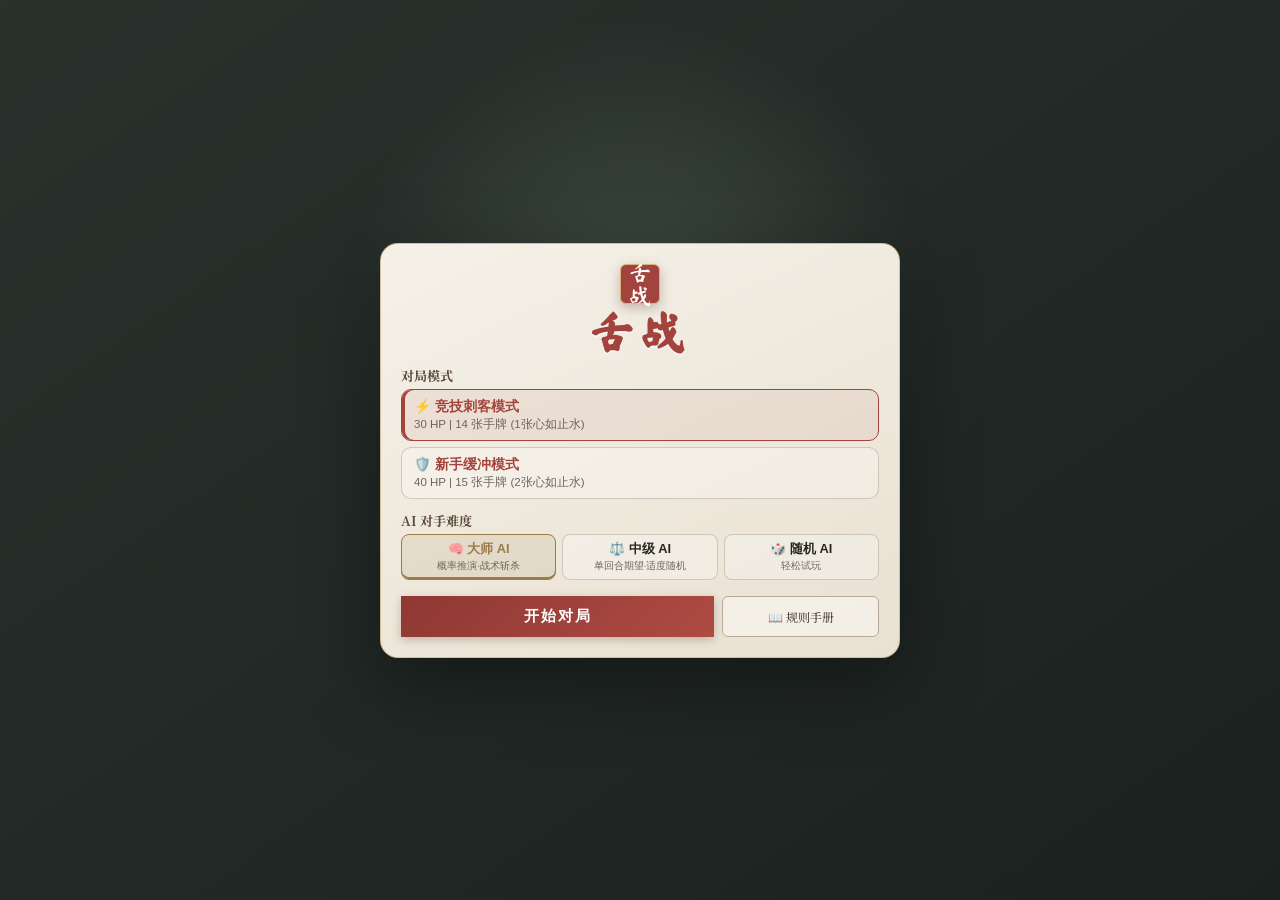
==== commit 044db2a6: "feat: add strategic static AI" ====
--- a/index.html
+++ b/index.html
@@ -39,11 +39,11 @@
             <div class="diff-buttons">
               <button class="diff-select-btn active" data-diff="master">
                 <span class="d-title">🧠 大师 AI</span>
-                <span class="d-sub">高智商算牌+残局斩杀</span>
+                <span class="d-sub">概率推演·战术斩杀</span>
               </button>
               <button class="diff-select-btn" data-diff="medium">
                 <span class="d-title">⚖️ 中级 AI</span>
-                <span class="d-sub">基础防守+记牌</span>
+                <span class="d-sub">单回合期望·适度随机</span>
               </button>
               <button class="diff-select-btn" data-diff="easy">
                 <span class="d-title">🎲 随机 AI</span>
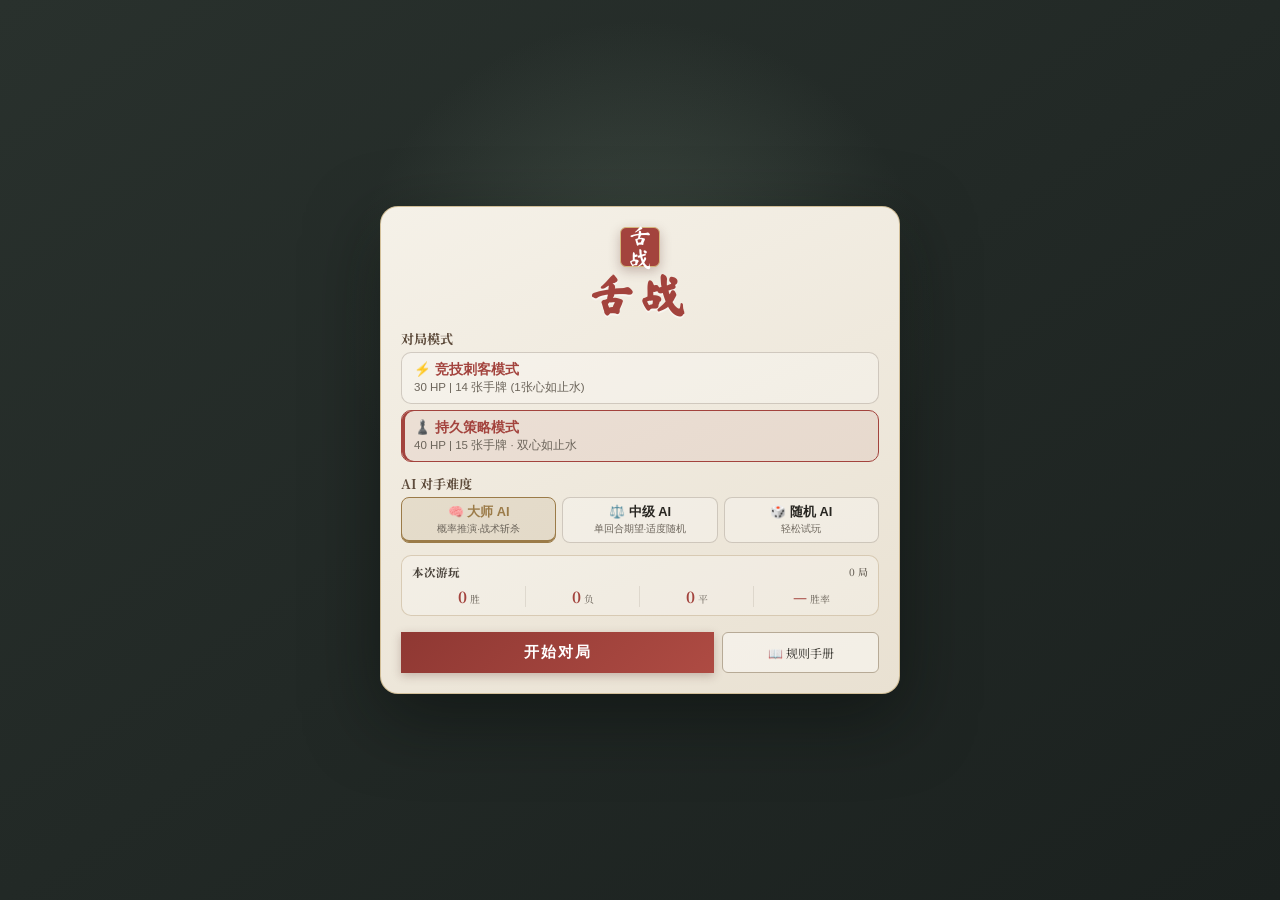
==== commit b43175ac: "Improve AI strategy and card interaction UX" ====
--- a/index.html
+++ b/index.html
@@ -23,13 +23,13 @@
           <div class="setup-group">
             <label class="group-label">对局模式</label>
             <div class="mode-buttons">
-              <button class="mode-select-btn active" data-mode="competitive">
+              <button class="mode-select-btn" data-mode="competitive">
                 <span class="m-title">⚡ 竞技刺客模式</span>
                 <span class="m-sub">30 HP | 14 张手牌 (1张心如止水)</span>
               </button>
-              <button class="mode-select-btn" data-mode="casual">
-                <span class="m-title">🛡️ 新手缓冲模式</span>
-                <span class="m-sub">40 HP | 15 张手牌 (2张心如止水)</span>
+              <button class="mode-select-btn active" data-mode="casual">
+                <span class="m-title">♟️ 持久策略模式</span>
+                <span class="m-sub">40 HP | 15 张手牌 · 双心如止水</span>
               </button>
             </div>
           </div>
@@ -49,6 +49,19 @@
                 <span class="d-title">🎲 随机 AI</span>
                 <span class="d-sub">轻松试玩</span>
               </button>
+            </div>
+          </div>
+
+          <div class="session-record" aria-label="本次游玩战绩">
+            <div class="session-record-heading">
+              <span>本次游玩</span>
+              <small id="session-games">0 局</small>
+            </div>
+            <div class="session-record-grid">
+              <div><strong id="session-wins">0</strong><span>胜</span></div>
+              <div><strong id="session-losses">0</strong><span>负</span></div>
+              <div><strong id="session-draws">0</strong><span>平</span></div>
+              <div><strong id="session-win-rate">—</strong><span>胜率</span></div>
             </div>
           </div>
 
@@ -181,7 +194,21 @@
 
       <!-- Player Hand Dock (Bottom Interactive Bar) -->
       <section class="hand-dock">
-        <div class="dock-title">手牌区（点击查看卡牌说明并出牌）:</div>
+        <div class="dock-heading-row">
+          <div class="dock-title">点击选牌，或向上拖到出牌区</div>
+          <div id="hand-action-bar" class="hand-action-bar" aria-live="polite">
+            <span id="selected-card-name">点选或上拖</span>
+            <button id="btn-cancel-card" class="hand-action-btn hand-cancel-btn" disabled>取消</button>
+            <button id="btn-confirm-card" class="hand-action-btn hand-confirm-btn" disabled>确认出牌</button>
+          </div>
+        </div>
+        <div class="discard-summary" aria-label="玩家弃牌堆">
+          <span class="discard-label">弃牌堆</span>
+          <div id="user-discard-preview" class="discard-chips">
+            <span class="discard-empty">空</span>
+          </div>
+          <span id="recoverable-count" class="recoverable-count">深思可捡 0 张</span>
+        </div>
         <div id="hand-cards-container" class="hand-cards-list">
           <!-- Dynamic Cards Rendered by JS -->
         </div>
@@ -344,6 +371,7 @@
           <div class="stat-item">总回合数: <strong id="stat-turns">12</strong></div>
           <div class="stat-item">剩余血量: <strong id="stat-hp">15</strong></div>
         </div>
+        <p id="gameover-session-record" class="gameover-session-record">本次游玩：0 胜 · 0 负 · 0 平</p>
         <button id="btn-play-again" class="btn btn-primary btn-large">🔄 返回主菜单</button>
       </div>
     </div>
--- a/style.css
+++ b/style.css
@@ -222,6 +222,56 @@
 .d-title { font-weight: bold; font-size: 0.8rem; }
 .d-sub { font-size: 0.62rem; color: var(--text-sub); margin-top: 1px; }
 
+.session-record {
+  padding: 8px 10px;
+  border: 1px solid rgba(155, 123, 72, 0.3);
+  border-radius: 10px;
+  background: rgba(255, 255, 255, 0.25);
+}
+
+.session-record-heading {
+  display: flex;
+  align-items: center;
+  justify-content: space-between;
+  margin-bottom: 6px;
+  color: #4b443c;
+  font-size: 0.72rem;
+  font-weight: 800;
+}
+
+.session-record-heading small {
+  color: var(--text-sub);
+  font-size: 0.62rem;
+  font-weight: 600;
+}
+
+.session-record-grid {
+  display: grid;
+  grid-template-columns: repeat(4, 1fr);
+}
+
+.session-record-grid > div {
+  display: flex;
+  align-items: baseline;
+  justify-content: center;
+  gap: 3px;
+  border-right: 1px solid rgba(94, 76, 60, 0.12);
+}
+
+.session-record-grid > div:last-child {
+  border-right: 0;
+}
+
+.session-record-grid strong {
+  color: var(--accent-vermilion);
+  font-size: 0.95rem;
+}
+
+.session-record-grid span {
+  color: var(--text-sub);
+  font-size: 0.62rem;
+}
+
 .cover-actions {
   display: grid;
   grid-template-columns: 2fr 1fr;
@@ -484,6 +534,81 @@
   font-weight: bold;
 }
 
+.hand-summary {
+  display: flex;
+  align-items: center;
+  justify-content: flex-end;
+  gap: 5px;
+  min-width: 0;
+}
+
+.discard-summary {
+  display: flex;
+  align-items: center;
+  gap: 5px;
+}
+
+.discard-summary {
+  min-height: 25px;
+  margin: 2px 0 5px;
+  padding: 3px 7px;
+  border: 1px solid rgba(112, 88, 53, 0.28);
+  border-radius: 7px;
+  background: rgba(250, 247, 240, 0.55);
+  color: var(--text-main);
+  font-size: 0.72rem;
+}
+
+.discard-label {
+  height: 19px;
+  padding: 0 6px;
+  border-radius: 4px;
+  background: #66584d;
+  color: #f5ead6;
+  display: inline-flex;
+  align-items: center;
+  justify-content: center;
+  font-weight: 900;
+}
+
+.discard-chips {
+  display: flex;
+  align-items: center;
+  gap: 3px;
+  min-width: 0;
+}
+
+.discard-chip {
+  min-width: 27px;
+  height: 19px;
+  padding: 0 4px;
+  border: 1px solid rgba(112, 88, 53, 0.34);
+  border-radius: 4px;
+  background: rgba(250, 247, 240, 0.7);
+  color: var(--text-main);
+  display: inline-flex;
+  align-items: center;
+  justify-content: center;
+  font-weight: 900;
+}
+
+.discard-chip.unrecoverable {
+  opacity: 0.55;
+  text-decoration: line-through;
+}
+
+.discard-empty {
+  opacity: 0.65;
+}
+
+.recoverable-count {
+  margin-left: auto;
+  color: var(--accent-jade);
+  font-size: 0.73rem;
+  font-weight: 900;
+  white-space: nowrap;
+}
+
 /* Arena Zone (Center Tabletop) */
 .arena-zone {
   position: relative;
@@ -501,6 +626,28 @@
   padding: 4px;
   box-shadow: inset 0 0 48px rgba(70, 61, 49, 0.12), 0 3px 12px rgba(15, 19, 17, 0.14);
   overflow: hidden;
+}
+
+.arena-zone.drag-ready {
+  border-color: var(--accent-vermilion);
+  box-shadow:
+    inset 0 0 52px rgba(163, 67, 61, 0.12),
+    0 0 0 3px rgba(163, 67, 61, 0.18),
+    0 3px 12px rgba(15, 19, 17, 0.14);
+}
+
+.arena-zone.drag-ready::after {
+  content: "松手出牌";
+  position: absolute;
+  bottom: 8px;
+  z-index: 80;
+  padding: 4px 12px;
+  border-radius: 999px;
+  background: rgba(143, 56, 51, 0.92);
+  color: #fff7e8;
+  font-size: 0.72rem;
+  font-weight: 900;
+  box-shadow: 0 4px 12px rgba(72, 27, 24, 0.25);
 }
 
 .turn-indicator {
@@ -670,6 +817,21 @@
   height: clamp(210px, 19.5vw, 270px);
 }
 
+.arena-card-slot .card-container-3d.played-card-exit {
+  opacity: 0;
+  transform: translateY(-18px) scale(0.92);
+  transition: opacity 0.2s ease, transform 0.2s ease;
+}
+
+.drag-flight-card {
+  position: fixed !important;
+  z-index: 1200 !important;
+  margin: 0 !important;
+  pointer-events: none !important;
+  transform: none !important;
+  filter: drop-shadow(0 16px 18px rgba(20, 24, 22, 0.38));
+}
+
 .card-3d-inner {
   width: 100%;
   height: 100%;
@@ -846,18 +1008,48 @@
   cursor: pointer;
   transition: transform 0.2s cubic-bezier(0.175, 0.885, 0.32, 1.275);
   position: relative;
-  touch-action: manipulation;
+  touch-action: none;
 }
 
 .dock-card-wrapper:hover {
   transform: translateY(-4px);
   z-index: 20;
+}
+
+.dock-card-wrapper.selected {
+  transform: translateY(-7px);
+  z-index: 22;
+}
+
+.dock-card-wrapper.selected .card-3d-inner {
+  box-shadow:
+    0 0 0 3px rgba(163, 67, 61, 0.72),
+    0 9px 18px rgba(31, 34, 30, 0.28);
+}
+
+.dock-card-wrapper.dragging {
+  transition: none;
+  z-index: 500;
+  filter: drop-shadow(0 14px 16px rgba(20, 24, 22, 0.35));
+}
+
+.dock-card-wrapper.card-being-played:not(.last-copy-playing) .card-3d-inner {
+  box-shadow:
+    -3px 3px 0 rgba(246, 240, 227, 0.95),
+    -5px 5px 0 rgba(155, 123, 72, 0.38),
+    0 6px 14px rgba(31, 34, 30, 0.22);
+}
+
+.dock-card-wrapper.last-copy-playing {
+  opacity: 0.28;
+  filter: grayscale(75%);
 }
 
 .dock-card-wrapper.disabled {
   opacity: 0.35;
   cursor: not-allowed;
   filter: grayscale(100%);
+  pointer-events: none;
 }
 
 .dock-card-wrapper.disabled:hover { transform: none; }
@@ -933,12 +1125,21 @@
   padding: 6px;
   box-shadow: var(--shadow-lg);
   flex-shrink: 0;
+  position: relative;
+}
+
+.dock-heading-row {
+  min-height: 27px;
+  display: flex;
+  align-items: center;
+  justify-content: space-between;
+  gap: 8px;
 }
 
 .dock-title {
   font-size: 0.7rem;
   color: var(--text-sub);
-  margin-bottom: 4px;
+  white-space: nowrap;
 }
 
 .hand-cards-list {
@@ -946,6 +1147,78 @@
   gap: 6px;
   justify-content: center;
   flex-wrap: wrap;
+  position: relative;
+}
+
+.hand-action-bar {
+  display: flex;
+  align-items: center;
+  justify-content: flex-end;
+  gap: 5px;
+  min-width: 0;
+}
+
+#selected-card-name {
+  max-width: 130px;
+  overflow: hidden;
+  text-overflow: ellipsis;
+  white-space: nowrap;
+  color: var(--text-sub);
+  font-size: 0.68rem;
+  font-weight: 700;
+}
+
+.hand-action-bar.has-selection #selected-card-name {
+  color: var(--accent-vermilion);
+}
+
+.hand-action-btn {
+  min-height: 24px;
+  padding: 3px 8px;
+  border: 1px solid rgba(112, 88, 53, 0.38);
+  border-radius: 6px;
+  background: rgba(250, 247, 240, 0.72);
+  color: var(--text-main);
+  font-size: 0.65rem;
+  font-weight: 800;
+  cursor: pointer;
+}
+
+.hand-action-btn:disabled {
+  opacity: 0.4;
+  cursor: default;
+}
+
+.hand-confirm-btn:not(:disabled) {
+  color: #fff;
+  border-color: #8f3833;
+  background: linear-gradient(135deg, #8f3833, #ad4b43);
+}
+
+.hand-stun-overlay {
+  position: absolute;
+  inset: 0;
+  z-index: 60;
+  display: flex;
+  align-items: center;
+  justify-content: center;
+  gap: 10px;
+  border-radius: 8px;
+  background: rgba(239, 233, 220, 0.88);
+  backdrop-filter: blur(2px);
+  color: #8f3833;
+  font-size: 0.76rem;
+  font-weight: 900;
+}
+
+.hand-stun-overlay .btn {
+  padding: 5px 10px;
+}
+
+.arena-card-slot.drop-ready {
+  border-color: var(--accent-vermilion);
+  background: rgba(163, 67, 61, 0.11);
+  box-shadow: 0 0 0 3px rgba(163, 67, 61, 0.18), inset 0 0 18px rgba(163, 67, 61, 0.1);
 }
 
 /* MODAL z-index: 300 (ABOVE COVER SCREEN z-index: 200) */
@@ -1273,6 +1546,16 @@
   font-size: 0.75rem;
 }
 
+.gameover-session-record {
+  margin: 10px 0;
+  padding: 7px 10px;
+  border-radius: 8px;
+  background: rgba(155, 123, 72, 0.1);
+  color: var(--text-sub);
+  font-size: 0.75rem;
+  text-align: center;
+}
+
 .hidden { display: none !important; }
 
 /* Animations */
@@ -1409,25 +1692,48 @@
     padding: 4px 6px;
   }
 
-  .dock-title { font-size: 0.65rem; margin-bottom: 2px; }
+  .dock-heading-row {
+    min-height: 25px;
+    gap: 4px;
+  }
+
+  .dock-title {
+    font-size: 0.6rem;
+  }
+
+  #selected-card-name {
+    max-width: 82px;
+    font-size: 0.6rem;
+  }
+
+  .hand-action-bar {
+    gap: 3px;
+  }
+
+  .hand-action-btn {
+    min-height: 22px;
+    padding: 2px 6px;
+    font-size: 0.58rem;
+  }
 
   .hand-cards-list {
-    display: flex;
-    flex-wrap: nowrap;
-    overflow-x: auto;
-    justify-content: flex-start;
-    gap: 6px;
-    padding-bottom: 2px;
-    -webkit-overflow-scrolling: touch;
+    display: grid;
+    grid-template-columns: repeat(6, minmax(0, 1fr));
+    gap: 4px;
+    overflow: visible;
+    padding: 0;
   }
 
   .hand-dock .card-container-3d {
-    width: 62px;
-    height: 92px;
+    width: 100%;
+    max-width: 62px;
+    height: auto;
+    aspect-ratio: 2 / 3;
+    margin: 0 auto;
   }
 
   .dock-card-wrapper {
-    flex: 0 0 auto;
+    min-width: 0;
   }
 
   .card-qty-tag {
@@ -1438,6 +1744,30 @@
     font-size: 0.58rem;
   }
 
+  .hand-dock .card-face {
+    padding: 4px 3px;
+  }
+
+  .hand-dock .art-svg-medallion {
+    width: clamp(24px, 8vw, 34px);
+    height: clamp(24px, 8vw, 34px);
+  }
+
+  .hand-dock .art-svg-medallion svg {
+    width: clamp(15px, 5vw, 21px);
+    height: clamp(15px, 5vw, 21px);
+  }
+
+  .hand-dock .card-title-vertical {
+    font-size: clamp(0.55rem, 2.2vw, 0.7rem);
+    letter-spacing: 0;
+  }
+
+  .hand-stun-overlay {
+    gap: 6px;
+    font-size: 0.68rem;
+  }
+
   /* Modals Mobile */
   .modal-content {
     padding: 12px;
@@ -1494,6 +1824,18 @@
 }
 
 @media (max-width: 430px) {
+  .dock-title {
+    display: none;
+  }
+
+  .dock-heading-row {
+    justify-content: flex-end;
+  }
+
+  #selected-card-name {
+    max-width: 105px;
+  }
+
   .rule-card-grid {
     grid-template-columns: 1fr;
   }
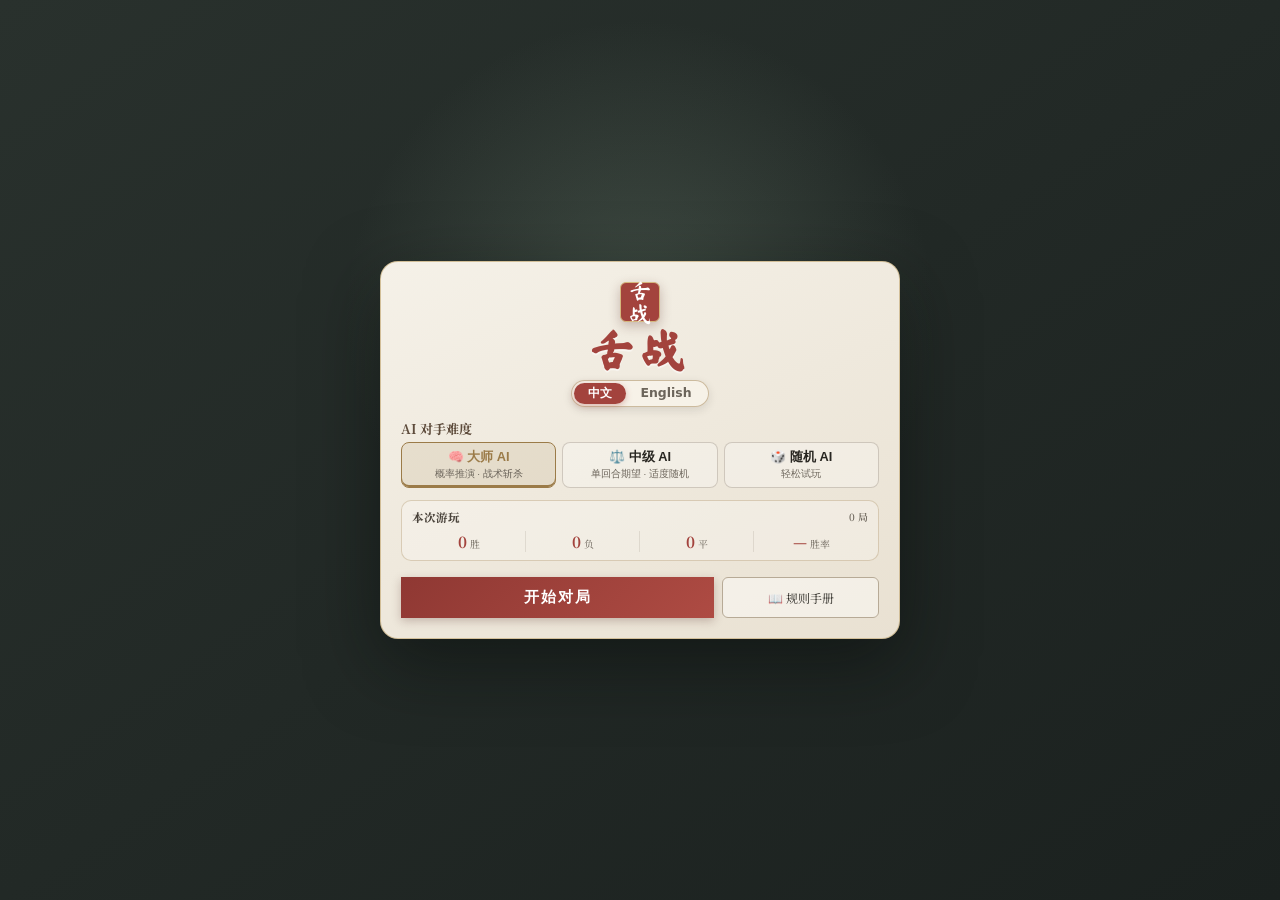
==== commit 55dece73: "fix rules modal freeze, enlarge arena cards, brass trim, epigraph quotes, long-press modal" ====
--- a/index.html
+++ b/index.html
@@ -4,70 +4,60 @@
   <meta charset="UTF-8">
   <meta name="viewport" content="width=device-width, initial-scale=1.0, maximum-scale=1.0, user-scalable=no">
   <title>舌战</title>
-  <link rel="stylesheet" href="style.css">
+  <link rel="stylesheet" href="style.css?v=4">
   <link rel="preconnect" href="https://fonts.googleapis.com">
   <link rel="preconnect" href="https://fonts.gstatic.com" crossorigin>
   <link href="https://fonts.googleapis.com/css2?family=Noto+Serif+SC:wght@600;700;900&family=Ma+Shan+Zheng&display=swap" rel="stylesheet">
 </head>
 <body>
   <div id="app">
-    <!-- Game Cover / Welcome Screen (开始界面) -->
+    <!-- Game Cover / Welcome Screen (开始界面 / 主菜单) -->
     <div id="cover-screen" class="cover-screen active">
       <div class="cover-content">
         <div class="cover-header">
           <div class="cover-seal">舌战</div>
           <h1 class="cover-title">舌战</h1>
+          <div class="language-switcher language-switcher-mainmenu" aria-label="Language">
+            <button class="language-btn active" type="button" data-lang="zh">中文</button>
+            <button class="language-btn" type="button" data-lang="en">English</button>
+          </div>
         </div>
 
         <div class="cover-setup-panel">
           <div class="setup-group">
-            <label class="group-label">对局模式</label>
-            <div class="mode-buttons">
-              <button class="mode-select-btn" data-mode="competitive">
-                <span class="m-title">⚡ 竞技刺客模式</span>
-                <span class="m-sub">30 HP | 14 张手牌 (1张心如止水)</span>
-              </button>
-              <button class="mode-select-btn active" data-mode="casual">
-                <span class="m-title">♟️ 持久策略模式</span>
-                <span class="m-sub">40 HP | 15 张手牌 · 双心如止水</span>
-              </button>
-            </div>
-          </div>
-
-          <div class="setup-group">
-            <label class="group-label">AI 对手难度</label>
+            <label class="group-label" data-i18n="difficultyLabel">AI 对手难度</label>
             <div class="diff-buttons">
               <button class="diff-select-btn active" data-diff="master">
-                <span class="d-title">🧠 大师 AI</span>
-                <span class="d-sub">概率推演·战术斩杀</span>
+                <span class="d-title" data-i18n="masterTitle">🧠 大师 AI</span>
+                <span class="d-sub" data-i18n="masterSub">概率推演 · 战术斩杀</span>
               </button>
               <button class="diff-select-btn" data-diff="medium">
-                <span class="d-title">⚖️ 中级 AI</span>
-                <span class="d-sub">单回合期望·适度随机</span>
+                <span class="d-title" data-i18n="mediumTitle">⚖️ 中级 AI</span>
+                <span class="d-sub" data-i18n="mediumSub">单回合期望 · 适度随机</span>
               </button>
               <button class="diff-select-btn" data-diff="easy">
-                <span class="d-title">🎲 随机 AI</span>
-                <span class="d-sub">轻松试玩</span>
+                <span class="d-title" data-i18n="easyTitle">🎲 随机 AI</span>
+                <span class="d-sub" data-i18n="easySub">轻松试玩</span>
               </button>
             </div>
           </div>
 
           <div class="session-record" aria-label="本次游玩战绩">
             <div class="session-record-heading">
-              <span>本次游玩</span>
+              <span data-i18n="sessionHeading">本次游玩</span>
               <small id="session-games">0 局</small>
             </div>
             <div class="session-record-grid">
-              <div><strong id="session-wins">0</strong><span>胜</span></div>
-              <div><strong id="session-losses">0</strong><span>负</span></div>
-              <div><strong id="session-draws">0</strong><span>平</span></div>
-              <div><strong id="session-win-rate">—</strong><span>胜率</span></div>
+              <div><strong id="session-wins">0</strong><span data-i18n="wins">胜</span></div>
+              <div><strong id="session-losses">0</strong><span data-i18n="losses">负</span></div>
+              <div><strong id="session-draws">0</strong><span data-i18n="draws">平</span></div>
+              <div><strong id="session-win-rate">—</strong><span data-i18n="winRate">胜率</span></div>
             </div>
           </div>
 
           <div class="cover-actions">
-            <button id="btn-enter-game" class="btn-primary btn-cover-start">开始对局</button>
-            <button id="btn-cover-rules" class="btn btn-secondary btn-cover-rules">📖 规则手册</button>
+            <button id="btn-enter-game" class="btn-primary btn-cover-start" data-i18n="startGame">开始对局</button>
+            <button id="btn-cover-rules" class="btn btn-secondary btn-cover-rules" data-i18n="rulebook">📖 规则手册</button>
           </div>
         </div>
       </div>
@@ -80,9 +70,13 @@
         <h1>舌战</h1>
       </div>
       <div class="header-controls">
-        <button id="btn-tracker" class="btn btn-secondary">📊 记牌器</button>
-        <button id="btn-rules" class="btn btn-secondary">📖 规则</button>
-        <button id="btn-restart" class="btn btn-danger">🔄 主菜单</button>
+        <div class="language-switcher language-switcher-header" aria-label="Language">
+          <button class="language-btn active" type="button" data-lang="zh">中</button>
+          <button class="language-btn" type="button" data-lang="en">EN</button>
+        </div>
+        <button id="btn-tracker" class="btn btn-secondary" data-i18n="tracker">📊 记牌器</button>
+        <button id="btn-rules" class="btn btn-secondary" data-i18n="rules">📖 规则</button>
+        <button id="btn-restart" class="btn btn-danger" data-i18n="mainMenu">🔄 主菜单</button>
       </div>
     </header>
 
@@ -94,7 +88,7 @@
           <div class="avatar ai-avatar">🤖</div>
           <div class="status-details">
             <div class="name-bar">
-              <span class="player-name">AI 对手</span>
+              <span class="player-name" data-i18n="aiOpponent">AI 对手</span>
               <span id="ai-diff-tag" class="badge">大师 AI</span>
             </div>
             <div class="hp-wrapper">
@@ -112,8 +106,8 @@
           <div id="ai-hand-backs" class="hand-backs-row">
             <!-- Dynamic Face-Down Cards Rendered by JS -->
           </div>
-          <span class="hand-count-badge">🎴 剩余: <strong id="ai-hand-count">14</strong></span>
-          <span id="ai-stun-badge" class="badge badge-warning hidden">😵 停动中</span>
+          <span class="hand-count-badge"><span data-i18n="remaining">🎴 剩余:</span> <strong id="ai-hand-count">14</strong></span>
+          <span id="ai-stun-badge" class="badge badge-warning hidden" data-i18n="stunned">😵 停动中</span>
         </div>
       </section>
 
@@ -131,7 +125,7 @@
         <div class="cards-clash">
           <!-- Player Card Played Slot -->
           <div class="clash-slot player-slot">
-            <span class="slot-label">👤 玩家出牌</span>
+            <span class="slot-label" data-i18n="playerPlay">👤 玩家出牌</span>
             <div id="player-card-slot" class="arena-card-slot">
               <div class="slot-placeholder">等待选牌...</div>
             </div>
@@ -145,7 +139,7 @@
 
           <!-- AI Card Played Slot -->
           <div class="clash-slot ai-slot">
-            <span class="slot-label">🤖 AI出牌</span>
+            <span class="slot-label" data-i18n="aiPlay">🤖 AI 出牌</span>
             <div id="ai-card-slot" class="arena-card-slot">
               <div class="slot-placeholder">等待出牌...</div>
             </div>
@@ -162,9 +156,9 @@
       <section class="bottom-panel">
         <!-- Battle Log -->
         <div class="log-box">
-          <div class="log-header">📜 对局日志</div>
+          <div class="log-header" data-i18n="battleLog">📜 对局日志</div>
           <div id="battle-log" class="log-content">
-            <p class="log-item system">对局开始！请选择一张卡牌暗置出牌。</p>
+            <p class="log-item system" data-zh="对局开始！请选择一张卡牌暗置出牌。" data-en="The debate begins. Choose your opening move.">对局开始！请选择一张卡牌暗置出牌。</p>
           </div>
         </div>
 
@@ -174,7 +168,7 @@
             <div class="avatar user-avatar">👤</div>
             <div class="status-details">
               <div class="name-bar">
-                <span class="player-name">你 (Player)</span>
+                <span class="player-name" data-i18n="youPlayer">你 (Player)</span>
               </div>
               <div class="hp-wrapper">
                 <span class="hp-heart-icon">❤️</span>
@@ -186,8 +180,8 @@
             </div>
           </div>
           <div class="hand-summary">
-            <span class="hand-count-badge">🎴 剩余: <strong id="user-hand-count">14</strong></span>
-            <span id="user-stun-badge" class="badge badge-warning hidden">😵 停动中</span>
+            <span class="hand-count-badge"><span data-i18n="remaining">🎴 剩余:</span> <strong id="user-hand-count">14</strong></span>
+            <span id="user-stun-badge" class="badge badge-warning hidden" data-i18n="stunned">😵 停动中</span>
           </div>
         </div>
       </section>
@@ -195,15 +189,15 @@
       <!-- Player Hand Dock (Bottom Interactive Bar) -->
       <section class="hand-dock">
         <div class="dock-heading-row">
-          <div class="dock-title">点击选牌，或向上拖到出牌区</div>
+          <div class="dock-title" data-i18n="playHint">点击选牌，或向上拖到出牌区</div>
           <div id="hand-action-bar" class="hand-action-bar" aria-live="polite">
             <span id="selected-card-name">点选或上拖</span>
-            <button id="btn-cancel-card" class="hand-action-btn hand-cancel-btn" disabled>取消</button>
-            <button id="btn-confirm-card" class="hand-action-btn hand-confirm-btn" disabled>确认出牌</button>
+            <button id="btn-cancel-card" class="hand-action-btn hand-cancel-btn" disabled data-i18n="cancel">取消</button>
+            <button id="btn-confirm-card" class="hand-action-btn hand-confirm-btn" disabled data-i18n="confirmPlay">确认出牌</button>
           </div>
         </div>
         <div class="discard-summary" aria-label="玩家弃牌堆">
-          <span class="discard-label">弃牌堆</span>
+          <span class="discard-label" data-i18n="discardPile">弃牌堆</span>
           <div id="user-discard-preview" class="discard-chips">
             <span class="discard-empty">空</span>
           </div>
@@ -218,6 +212,7 @@
     <!-- Floating Mouse Hover Tooltip -->
     <div id="card-hover-tooltip" class="card-hover-tooltip hidden">
       <div id="tooltip-title" class="tooltip-title">卡牌名称</div>
+      <blockquote id="tooltip-quote" class="tooltip-quote"></blockquote>
       <div id="tooltip-body" class="tooltip-body">卡牌效果说明...</div>
     </div>
 
@@ -225,17 +220,35 @@
     <div id="tracker-modal" class="modal">
       <div class="modal-content">
         <div class="modal-header">
-          <h2>📊 双方手牌剩余记牌器</h2>
+          <h2 data-i18n="trackerTitle">📊 双方手牌剩余记牌器</h2>
           <button class="close-btn" data-close="tracker-modal">✕</button>
         </div>
         <div class="tracker-grid">
           <div class="tracker-column">
-            <h3>🤖 AI 对手剩余手牌</h3>
+            <h3 data-i18n="aiCardsRemaining">🤖 AI 对手剩余手牌</h3>
             <div id="ai-tracker-list" class="tracker-list"></div>
           </div>
           <div class="tracker-column">
-            <h3>👤 你的剩余手牌</h3>
+            <h3 data-i18n="yourCardsRemaining">👤 你的剩余手牌</h3>
             <div id="user-tracker-list" class="tracker-list"></div>
+          </div>
+        </div>
+      </div>
+    </div>
+
+    <!-- Card Detail Long-Press Modal Sheet -->
+    <div id="card-detail-modal" class="modal">
+      <div class="modal-content card-detail-modal-content">
+        <div class="modal-header">
+          <h2 id="detail-card-name">一语道破</h2>
+          <button class="close-btn" data-close="card-detail-modal">✕</button>
+        </div>
+        <div class="card-detail-body">
+          <blockquote id="detail-card-quote" class="detail-card-quote">“辞达而已矣。” —— 《论语》</blockquote>
+          <p id="detail-card-desc" class="detail-card-desc">描述内容...</p>
+          <div class="detail-matchup-section">
+            <h4 data-i18n="matchupTitle">⚔️ 对局得失关系表</h4>
+            <div id="detail-matchup-list" class="detail-matchup-list"></div>
           </div>
         </div>
       </div>
@@ -246,12 +259,12 @@
       <div class="modal-content">
         <div class="modal-header">
           <div>
-            <span class="rules-kicker">HOW TO PLAY</span>
-            <h2>《舌战》规则手册</h2>
+            <span class="rules-kicker" data-i18n="howToPlay">HOW TO PLAY</span>
+            <h2 data-i18n="rulesTitle">《舌战》完整规则手册</h2>
           </div>
           <button class="close-btn" data-close="rules-modal">✕</button>
         </div>
-        <div class="rules-body">
+        <div id="rules-body" class="rules-body">
           <section class="rules-section">
             <div class="rules-section-heading">
               <span class="rules-step">01</span>
@@ -368,11 +381,11 @@
         <h2 id="gameover-title">🏆 战斗胜利！</h2>
         <p id="gameover-desc" class="gameover-desc">你成功击败了 AI 对手！</p>
         <div class="gameover-stats">
-          <div class="stat-item">总回合数: <strong id="stat-turns">12</strong></div>
-          <div class="stat-item">剩余血量: <strong id="stat-hp">15</strong></div>
+          <div class="stat-item"><span data-i18n="totalTurns">总回合数:</span> <strong id="stat-turns">12</strong></div>
+          <div class="stat-item"><span data-i18n="remainingHp">剩余血量:</span> <strong id="stat-hp">15</strong></div>
         </div>
         <p id="gameover-session-record" class="gameover-session-record">本次游玩：0 胜 · 0 负 · 0 平</p>
-        <button id="btn-play-again" class="btn btn-primary btn-large">🔄 返回主菜单</button>
+        <button id="btn-play-again" class="btn btn-primary btn-large" data-i18n="backToMenu">🔄 返回主菜单</button>
       </div>
     </div>
   </div>
--- a/style.css
+++ b/style.css
@@ -41,9 +41,12 @@
 }
 
 body {
+  background-color: #242b27;
   background-image:
-    radial-gradient(circle at 50% 0%, rgba(107, 129, 112, 0.25), transparent 54%),
-    linear-gradient(145deg, #29312d 0%, #1c2220 100%);
+    radial-gradient(circle at 50% 15%, rgba(188, 162, 122, 0.28), transparent 60%),
+    radial-gradient(circle at 85% 85%, rgba(163, 67, 61, 0.14), transparent 50%),
+    radial-gradient(circle at 15% 85%, rgba(82, 112, 94, 0.16), transparent 50%),
+    linear-gradient(150deg, #29322d 0%, #1e2522 50%, #171d1a 100%);
   display: flex;
   flex-direction: column;
 }
@@ -59,6 +62,17 @@
   padding: 8px;
   position: relative;
   overflow: hidden;
+}
+
+#app::before {
+  content: "";
+  position: absolute;
+  inset: 4px;
+  border: 1px solid rgba(198, 167, 115, 0.22);
+  border-radius: 14px;
+  pointer-events: none;
+  z-index: 1;
+  box-shadow: inset 0 0 24px rgba(0, 0, 0, 0.18);
 }
 
 /* COVER SCREEN z-index: 200 */
@@ -134,6 +148,33 @@
   text-shadow: 0 2px 1px rgba(255, 255, 255, 0.55);
 }
 
+.language-switcher-mainmenu {
+  margin-top: 8px;
+  display: inline-flex;
+  background: rgba(94, 76, 60, 0.08);
+  padding: 3px;
+  border-radius: 20px;
+  border: 1px solid rgba(94, 76, 60, 0.18);
+}
+
+.language-switcher-mainmenu .language-btn {
+  padding: 4px 14px;
+  font-size: 0.78rem;
+  border-radius: 16px;
+  border: none;
+  background: transparent;
+  color: var(--text-sub);
+  cursor: pointer;
+  font-weight: 700;
+  transition: all 0.2s ease;
+}
+
+.language-switcher-mainmenu .language-btn.active {
+  background: var(--accent-vermilion);
+  color: #ffffff;
+  box-shadow: 0 2px 6px rgba(163, 67, 61, 0.35);
+}
+
 .cover-setup-panel {
   width: 100%;
   display: flex;
@@ -328,7 +369,53 @@
 
 .header-controls {
   display: flex;
+  align-items: center;
   gap: 4px;
+}
+
+.language-switcher {
+  display: inline-flex;
+  align-items: center;
+  padding: 2px;
+  border: 1px solid rgba(155, 123, 72, 0.46);
+  border-radius: 999px;
+  background: rgba(247, 243, 234, 0.88);
+  box-shadow: 0 3px 10px rgba(31, 34, 30, 0.12);
+}
+
+.language-switcher-cover {
+  position: fixed;
+  top: 18px;
+  right: 18px;
+  z-index: 420;
+}
+
+.language-btn {
+  min-width: 34px;
+  padding: 4px 8px;
+  border: 0;
+  border-radius: 999px;
+  background: transparent;
+  color: var(--text-sub);
+  font: 800 0.68rem/1 system-ui, sans-serif;
+  cursor: pointer;
+}
+
+.language-btn.active {
+  background: var(--accent-vermilion);
+  color: #fff;
+  box-shadow: 0 2px 5px rgba(84, 35, 31, 0.25);
+}
+
+.language-switcher-header {
+  padding: 1px;
+  box-shadow: none;
+}
+
+.language-switcher-header .language-btn {
+  min-width: 27px;
+  padding: 4px 5px;
+  font-size: 0.6rem;
 }
 
 /* Buttons */
@@ -444,8 +531,8 @@
 .hp-wrapper {
   display: flex;
   align-items: center;
-  gap: 7px;
-  width: 160px;
+  gap: 6px;
+  width: 210px;
   background: transparent;
   padding: 2px 0;
   border-radius: 0;
@@ -473,30 +560,87 @@
 
 .hp-bar-bg {
   flex: 1;
-  height: 9px;
-  background: #cfc7b9;
+  height: 14px;
+  background:
+    linear-gradient(180deg, rgba(44, 38, 33, 0.22), transparent 42%),
+    #c9c0b1;
   border-radius: 999px;
   overflow: hidden;
-  border: 1px solid rgba(74, 66, 56, 0.22);
-  box-shadow: inset 0 1px 2px rgba(45, 39, 33, 0.18);
+  border: 1px solid rgba(74, 58, 49, 0.38);
+  box-shadow:
+    inset 0 2px 3px rgba(45, 39, 33, 0.2),
+    0 1px 0 rgba(255,255,255,0.55);
   position: relative;
+}
+
+.hp-bar-bg::after {
+  content: "";
+  position: absolute;
+  inset: 2px 4px;
+  z-index: 2;
+  border-radius: inherit;
+  pointer-events: none;
+  background: repeating-linear-gradient(
+    90deg,
+    transparent 0 calc(25% - 1px),
+    rgba(255, 245, 225, 0.24) calc(25% - 1px) 25%
+  );
 }
 
 .hp-bar-fill {
   height: 100%;
-  background: linear-gradient(90deg, #8f3632 0%, #b64e45 62%, #c96a56 100%);
+  position: relative;
+  overflow: hidden;
+  background: linear-gradient(90deg, #79312f 0%, #a7433d 52%, #cc6b53 100%);
   border-radius: 999px;
-  transition: width 0.5s cubic-bezier(0.4, 0, 0.2, 1);
-  box-shadow: 0 1px 3px rgba(91, 34, 31, 0.28);
+  transition: width 0.42s cubic-bezier(0.25, 0.74, 0.28, 1);
+  box-shadow:
+    inset 0 1px rgba(255, 230, 209, 0.42),
+    inset 0 -2px rgba(80, 25, 24, 0.16),
+    0 1px 4px rgba(91, 34, 31, 0.32);
+}
+
+.hp-bar-fill::after {
+  content: "";
+  position: absolute;
+  inset: 1px 5px auto;
+  height: 3px;
+  border-radius: 999px;
+  background: linear-gradient(90deg, rgba(255,255,255,0.12), rgba(255,235,218,0.5), rgba(255,255,255,0.08));
 }
 
 .hp-text {
-  font-size: 0.8rem;
+  min-width: 51px;
+  padding: 2px 5px;
+  border: 1px solid rgba(101, 76, 61, 0.28);
+  border-radius: 6px;
+  background: rgba(247, 241, 230, 0.68);
+  font-size: 0.76rem;
   font-weight: 900;
   color: #4b4540;
-  min-width: 48px;
-  text-align: right;
+  text-align: center;
   letter-spacing: 0.5px;
+  box-sizing: border-box;
+}
+
+.hp-wrapper.hp-loss .hp-bar-bg {
+  animation: hpTrackLoss 0.36s ease-out;
+}
+
+.hp-wrapper.hp-loss .hp-text {
+  animation: hpTextLoss 0.36s ease-out;
+}
+
+.hp-wrapper.hp-gain .hp-bar-bg {
+  animation: hpTrackGain 0.52s ease-out;
+}
+
+.hp-wrapper.hp-gain .hp-bar-fill::after {
+  animation: hpGainSweep 0.52s ease-out;
+}
+
+.hp-wrapper.hp-gain .hp-text {
+  animation: hpTextGain 0.52s ease-out;
 }
 
 /* AI Face-Down Cards Hand Deck */
@@ -609,45 +753,43 @@
   white-space: nowrap;
 }
 
-/* Arena Zone (Center Tabletop) */
+/* Arena Zone (Center Tabletop Plate with Fine Brass Gold & Ink Trim) */
 .arena-zone {
   position: relative;
-  flex: 1;
-  min-height: 140px;
+  flex: 1.2;
+  min-height: 185px;
   background:
-    radial-gradient(circle at 50% 48%, rgba(255, 255, 255, 0.34), transparent 30%),
-    linear-gradient(145deg, #ddd4c3, #cfc3ad);
-  border: 1px solid rgba(155, 123, 72, 0.78);
-  border-radius: 12px;
+    radial-gradient(circle at 50% 50%, rgba(255, 252, 246, 0.96) 0%, rgba(243, 234, 219, 0.98) 60%, rgba(226, 214, 195, 1) 100%),
+    #e8decb;
+  border: 2px solid rgba(143, 56, 51, 0.58);
+  border-radius: 16px;
   display: flex;
   flex-direction: column;
   align-items: center;
   justify-content: center;
-  padding: 4px;
-  box-shadow: inset 0 0 48px rgba(70, 61, 49, 0.12), 0 3px 12px rgba(15, 19, 17, 0.14);
+  padding: 6px;
+  box-shadow:
+    inset 0 0 0 3px rgba(198, 167, 115, 0.7),     /* Outer Gold Inlay Line */
+    inset 0 0 0 5px rgba(85, 68, 54, 0.28),      /* Double Trim Gap Line */
+    inset 0 0 36px rgba(70, 56, 42, 0.16),       /* Parchment Inset Glow */
+    0 8px 24px rgba(0, 0, 0, 0.32);              /* Raised Plate Drop Shadow */
   overflow: hidden;
 }
 
+/* Brass Gold Inner Inlay Accent Frame */
+.arena-zone::after {
+  content: "";
+  position: absolute;
+  inset: 7px;
+  border: 1px solid rgba(198, 167, 115, 0.55);
+  border-radius: 10px;
+  pointer-events: none;
+  z-index: 1;
+}
+
+/* NO WATERMARK OVERLAP & NO FULL-BOARD DRAG COLOR FLASH */
 .arena-zone.drag-ready {
-  border-color: var(--accent-vermilion);
-  box-shadow:
-    inset 0 0 52px rgba(163, 67, 61, 0.12),
-    0 0 0 3px rgba(163, 67, 61, 0.18),
-    0 3px 12px rgba(15, 19, 17, 0.14);
-}
-
-.arena-zone.drag-ready::after {
-  content: "松手出牌";
-  position: absolute;
-  bottom: 8px;
-  z-index: 80;
-  padding: 4px 12px;
-  border-radius: 999px;
-  background: rgba(143, 56, 51, 0.92);
-  color: #fff7e8;
-  font-size: 0.72rem;
-  font-weight: 900;
-  box-shadow: 0 4px 12px rgba(72, 27, 24, 0.25);
+  /* Keep background steady and solid without flashing color */
 }
 
 .turn-indicator {
@@ -683,7 +825,7 @@
   display: flex;
   align-items: center;
   justify-content: center;
-  gap: 16px;
+  gap: 20px;
   width: 100%;
   margin-top: 6px;
 }
@@ -692,40 +834,40 @@
   display: flex;
   flex-direction: column;
   align-items: center;
-  gap: 2px;
+  gap: 4px;
 }
 
 .slot-label {
-  font-size: 0.7rem;
+  font-size: 0.78rem;
   color: var(--text-sub);
   font-weight: bold;
 }
 
 .arena-card-slot {
-  width: clamp(140px, 13vw, 180px);
-  height: clamp(210px, 19.5vw, 270px);
-  border-radius: 10px;
-  border: 1px dashed rgba(79, 68, 55, 0.38);
+  width: clamp(160px, 15vw, 210px);
+  height: clamp(240px, 22.5vw, 315px);
+  border-radius: 12px;
+  border: 1.5px dashed rgba(79, 68, 55, 0.42);
   display: flex;
   align-items: center;
   justify-content: center;
-  background: rgba(246, 241, 230, 0.28);
+  background: rgba(246, 241, 230, 0.32);
   position: relative;
   perspective: 800px;
 }
 
 .slot-placeholder {
-  font-size: 0.7rem;
+  font-size: 0.78rem;
   color: var(--text-sub);
 }
 
 .stun-slot-badge {
-  padding: 4px;
+  padding: 6px;
   background: rgba(185, 28, 28, 0.1);
   border: 1.5px solid rgba(185, 28, 28, 0.4);
   border-radius: 8px;
   color: var(--accent-vermilion);
-  font-size: 0.72rem;
+  font-size: 0.82rem;
   font-weight: 900;
   text-align: center;
 }
@@ -738,7 +880,7 @@
 }
 
 .vs-badge {
-  font-size: 1.5rem;
+  font-size: 2rem;
   font-weight: 900;
   color: #863a35;
   font-family: var(--font-calligraphy);
@@ -746,11 +888,11 @@
 
 .clash-ray {
   position: absolute;
-  width: 50px;
-  height: 3px;
+  width: 65px;
+  height: 4px;
   background: linear-gradient(90deg, #a2824e, #a3433d, #a2824e);
   border-radius: 2px;
-  box-shadow: 0 0 8px rgba(163, 67, 61, 0.46);
+  box-shadow: 0 0 10px rgba(163, 67, 61, 0.6);
   animation: clashBeam 0.5s infinite alternate;
 }
 
@@ -798,6 +940,27 @@
   padding-bottom: 2px;
 }
 
+.tooltip-quote {
+  margin: 5px 0 7px;
+  padding: 5px 7px;
+  border-left: 2px solid rgba(143, 56, 51, 0.58);
+  border-radius: 0 5px 5px 0;
+  background: rgba(155, 123, 72, 0.09);
+  color: #51453b;
+}
+
+.tooltip-quote span {
+  display: block;
+  font: 700 0.72rem/1.3 var(--font-serif);
+}
+
+.tooltip-quote cite {
+  display: block;
+  margin-top: 2px;
+  color: var(--text-sub);
+  font: 600 0.58rem/1.2 system-ui, sans-serif;
+}
+
 .tooltip-body {
   font-size: 0.75rem;
   line-height: 1.3;
@@ -847,6 +1010,152 @@
   transform: rotateY(180deg);
 }
 
+.arena-card-slot .card-container-3d.impact-hit {
+  animation: cardImpact 0.62s cubic-bezier(0.22, 0.72, 0.28, 1);
+  transform-origin: center bottom;
+}
+
+.arena-card-slot .card-container-3d.impact-light { animation-duration: 0.54s; }
+.arena-card-slot .card-container-3d.impact-medium { animation-duration: 0.62s; }
+.arena-card-slot .card-container-3d.impact-heavy { animation-duration: 0.7s; }
+
+.arena-card-slot .card-container-3d.impact-heal {
+  animation: cardHealing 0.68s cubic-bezier(0.2, 0.72, 0.24, 1);
+  filter: drop-shadow(0 0 8px rgba(72, 151, 148, 0.42));
+}
+
+.impact-user.impact-light  { --impact-main: -4px; --impact-rebound: 1px; --impact-settle: -1px; --impact-tilt: -0.5deg; --impact-scale: 0.995; --impact-flash: 0.42; }
+.impact-ai.impact-light    { --impact-main:  4px; --impact-rebound: -1px; --impact-settle:  1px; --impact-tilt:  0.5deg; --impact-scale: 0.995; --impact-flash: 0.42; }
+.impact-user.impact-medium { --impact-main: -7px; --impact-rebound: 2px; --impact-settle: -2px; --impact-tilt: -1deg; --impact-scale: 0.986; --impact-flash: 0.58; }
+.impact-ai.impact-medium   { --impact-main:  7px; --impact-rebound: -2px; --impact-settle:  2px; --impact-tilt:  1deg; --impact-scale: 0.986; --impact-flash: 0.58; }
+.impact-user.impact-heavy  { --impact-main: -10px; --impact-rebound: 3px; --impact-settle: -2px; --impact-tilt: -1.5deg; --impact-scale: 0.972; --impact-flash: 0.74; }
+.impact-ai.impact-heavy    { --impact-main:  10px; --impact-rebound: -3px; --impact-settle:  2px; --impact-tilt:  1.5deg; --impact-scale: 0.972; --impact-flash: 0.74; }
+
+.impact-hit .card-face-front::before {
+  content: "";
+  position: absolute;
+  inset: 0;
+  z-index: 8;
+  pointer-events: none;
+  opacity: 0;
+  mix-blend-mode: screen;
+  animation: cardImpactFlash 0.48s ease-out;
+}
+
+.impact-user .card-face-front::before {
+  background:
+    linear-gradient(72deg, transparent 48%, rgba(90, 33, 26, 0.28) 49% 51%, transparent 52%),
+    radial-gradient(circle at 100% 50%, rgba(255, 241, 210, 0.95), rgba(174, 56, 43, 0.45) 16%, transparent 44%);
+}
+
+.impact-ai .card-face-front::before {
+  background:
+    linear-gradient(108deg, transparent 48%, rgba(90, 33, 26, 0.28) 49% 51%, transparent 52%),
+    radial-gradient(circle at 0 50%, rgba(255, 241, 210, 0.95), rgba(174, 56, 43, 0.45) 16%, transparent 44%);
+}
+
+.card-state-fx {
+  position: absolute;
+  inset: 0;
+  z-index: 12;
+  overflow: hidden;
+  border-radius: 8px;
+  pointer-events: none;
+  opacity: 0;
+}
+
+.status-stun .card-face-front {
+  filter: saturate(0.72) brightness(0.9);
+}
+
+.status-stun .stun-fx {
+  opacity: 1;
+}
+
+.status-stun .stun-fx::before {
+  content: "封";
+  position: absolute;
+  left: 50%;
+  top: 48%;
+  width: 34px;
+  height: 34px;
+  display: grid;
+  place-items: center;
+  border: 2px solid rgba(104, 42, 38, 0.86);
+  border-radius: 5px;
+  background: rgba(119, 43, 38, 0.78);
+  color: rgba(244, 224, 193, 0.96);
+  font-family: var(--font-calligraphy);
+  font-size: 1rem;
+  box-shadow: 0 2px 8px rgba(40, 26, 22, 0.28);
+  transform: translate(-50%, -50%) rotate(-7deg);
+  animation: stunStamp 0.68s 0.08s cubic-bezier(0.16, 0.76, 0.24, 1) both;
+}
+
+.status-recover .recover-fx {
+  opacity: 1;
+}
+
+.recover-fx i {
+  position: absolute;
+  bottom: 8%;
+  width: 11px;
+  height: 15px;
+  border: 1px solid rgba(122, 87, 51, 0.72);
+  border-radius: 2px;
+  background: rgba(239, 218, 175, 0.9);
+  box-shadow: 0 2px 5px rgba(44, 31, 23, 0.2);
+  opacity: 0;
+  animation: recoverSlip 0.7s ease-in both;
+}
+
+.recover-fx i:nth-child(1) { left: 27%; animation-delay: 0.02s; transform: rotate(-9deg); }
+.recover-fx i:nth-child(2) { left: 46%; animation-delay: 0.08s; }
+.recover-fx i:nth-child(3) { left: 65%; animation-delay: 0.14s; transform: rotate(8deg); }
+
+.effect-muted .mute-fx,
+.silence-guard .mute-fx {
+  opacity: 1;
+}
+
+.mute-fx i {
+  position: absolute;
+  top: calc(48% + var(--mute-offset, 0px));
+  width: 29%;
+  height: 2px;
+  border-radius: 999px;
+  background: color-mix(in srgb, var(--card-ink) 72%, transparent);
+  opacity: 0;
+}
+
+.mute-fx i:nth-child(1) { --mute-offset: -7px; }
+.mute-fx i:nth-child(2) { --mute-offset: 0px; }
+.mute-fx i:nth-child(3) { --mute-offset: 7px; }
+
+.effect-muted.impact-user .mute-fx i {
+  left: 54%;
+  transform-origin: right;
+  animation: muteLineRight 0.64s ease-out both;
+}
+
+.effect-muted.impact-ai .mute-fx i {
+  right: 54%;
+  transform-origin: left;
+  animation: muteLineLeft 0.64s ease-out both;
+}
+
+.mute-fx i:nth-child(2) { animation-delay: 0.035s !important; }
+.mute-fx i:nth-child(3) { animation-delay: 0.07s !important; }
+
+.silence-guard .mute-fx::after {
+  content: "";
+  position: absolute;
+  inset: 18%;
+  border: 1px solid rgba(103, 86, 113, 0.65);
+  border-radius: 50%;
+  animation: silenceRipple 0.66s ease-out both;
+}
+
 .card-face {
   position: absolute;
   width: 100%;
@@ -857,7 +1166,7 @@
   display: flex;
   flex-direction: column;
   justify-content: space-between;
-  padding: 6px 5px;
+  padding: 7px 6px 8px;
   box-sizing: border-box;
   -webkit-backface-visibility: hidden !important;
   backface-visibility: hidden !important;
@@ -865,8 +1174,10 @@
 
 /* FACE-DOWN CARD BACK */
 .card-face-back {
-  background: radial-gradient(circle at 50% 50%, #55463d 0%, #2d2825 100%);
-  border: 1px solid #a88b59;
+  background:
+    linear-gradient(90deg, transparent 49.5%, rgba(197, 112, 83, 0.05) 50%, transparent 50.5%),
+    #211d1b;
+  border: 1px solid #855442;
   display: flex;
   align-items: center;
   justify-content: center;
@@ -875,67 +1186,138 @@
 }
 
 .card-back-pattern {
-  width: 94%;
-  height: 94%;
-  border: 1px solid #c7ad78;
-  border-radius: 6px;
+  width: 90%;
+  height: 93%;
+  border: 1px solid rgba(161, 92, 67, 0.5);
+  border-radius: 4px;
   display: flex;
   flex-direction: column;
   align-items: center;
   justify-content: center;
-  gap: 1px;
+  gap: 3px;
+  position: relative;
+  overflow: hidden;
+  box-shadow:
+    inset 0 0 0 3px #211d1b,
+    inset 0 0 0 4px rgba(161, 92, 67, 0.18);
+}
+
+.card-back-pattern::before,
+.card-back-pattern::after {
+  content: "";
+  position: absolute;
+  width: 44%;
+  height: 1px;
+  background: rgba(185, 111, 80, 0.36);
+}
+
+.card-back-pattern::before { top: 23%; }
+.card-back-pattern::after { bottom: 23%; }
+
+.card-back-quote {
+  position: absolute;
+  top: 2%;
+  left: 7%;
+  color: rgba(181, 101, 73, 0.055);
+  font: 900 4rem/1 Georgia, serif;
 }
 
 .card-back-seal {
-  width: 24px;
-  height: 24px;
-  background: #8d3c36;
-  border: 1px solid #d6bd8a;
-  border-radius: 50%;
-  color: #efe1c2;
+  width: 28px;
+  height: 28px;
+  background: #983c33;
+  border: 1px solid #b96b55;
+  border-radius: 4px;
+  color: #e2c6a8;
   font-family: var(--font-calligraphy);
-  font-size: 1rem;
+  font-size: 1.05rem;
   display: flex;
   align-items: center;
   justify-content: center;
+  box-shadow: none;
+  z-index: 1;
 }
 
 .card-back-text {
-  font-size: 0.65rem;
-  color: #d8c49b;
-  letter-spacing: 1px;
+  font-size: 0.62rem;
+  color: #cbb294;
+  letter-spacing: 0.12em;
   font-family: var(--font-calligraphy);
+  z-index: 1;
+}
+
+.card-back-sub {
+  color: rgba(203, 178, 148, 0.42);
+  font: 600 0.32rem/1 system-ui, sans-serif;
+  letter-spacing: 0.16em;
+  z-index: 1;
 }
 
 /* FACE-UP CARD FRONT */
 .card-face-front {
-  background-size: cover;
-  background-position: center;
   transform: rotateY(180deg);
-}
-
-.card-container-3d[data-card="0"] .card-face-front { background: linear-gradient(145deg, #f3ecda, #e7d7b5); border-color: #9e7539; }
-.card-container-3d[data-card="1"] .card-face-front { background: linear-gradient(145deg, #edf0e6, #d5dfcf); border-color: #52705e; }
-.card-container-3d[data-card="2"] .card-face-front { background: linear-gradient(145deg, #f2e7e2, #e4c9c2); border-color: #9b4942; }
-.card-container-3d[data-card="3"] .card-face-front { background: linear-gradient(145deg, #eee9ed, #dcd2dc); border-color: #746279; }
-.card-container-3d[data-card="4"] .card-face-front { background: linear-gradient(145deg, #e8edef, #cfdbe0); border-color: #536f7e; }
-.card-container-3d[data-card="5"] .card-face-front { background: linear-gradient(145deg, #f0e9df, #ddccbb); border-color: #8a6046; }
+  isolation: isolate;
+  color: var(--card-ink);
+  border: 2px solid color-mix(in srgb, var(--card-accent) 78%, #4b4036);
+  background:
+    linear-gradient(155deg, rgba(255,255,255,0.58), transparent 42%),
+    linear-gradient(145deg, var(--card-paper-light), color-mix(in srgb, var(--card-paper-dark) 72%, #f1e8d7));
+  box-shadow:
+    inset 0 0 0 2px rgba(255, 255, 255, 0.38),
+    inset 0 -15px 28px rgba(57, 43, 31, 0.07);
+}
+
+.card-container-3d[data-card="0"] { --card-accent:#b9791f; --card-ink:#68440f; --card-halo:rgba(231,174,72,.22); --card-paper-light:#fbf2d8; --card-paper-dark:#dfc795; }
+.card-container-3d[data-card="1"] { --card-accent:#39745b; --card-ink:#28513f; --card-halo:rgba(71,150,113,.2); --card-paper-light:#edf4e8; --card-paper-dark:#bed6c3; }
+.card-container-3d[data-card="2"] { --card-accent:#b13f36; --card-ink:#762a26; --card-halo:rgba(210,73,61,.22); --card-paper-light:#f8e5df; --card-paper-dark:#dfa79e; }
+.card-container-3d[data-card="3"] { --card-accent:#65536f; --card-ink:#46394e; --card-halo:rgba(116,91,131,.18); --card-paper-light:#eee8f0; --card-paper-dark:#c7b7cc; }
+.card-container-3d[data-card="4"] { --card-accent:#32758b; --card-ink:#245365; --card-halo:rgba(61,145,170,.2); --card-paper-light:#e5f2f4; --card-paper-dark:#a9cdd6; }
+.card-container-3d[data-card="5"] { --card-accent:#875734; --card-ink:#5f3d25; --card-halo:rgba(151,96,55,.19); --card-paper-light:#f2e7d7; --card-paper-dark:#cfad87; }
+
+.card-face-front::after {
+  content: "";
+  position: absolute;
+  inset: 4px;
+  z-index: -1;
+  border: 1px solid color-mix(in srgb, var(--card-accent) 32%, transparent);
+  border-radius: 6px;
+  pointer-events: none;
+}
+
+.card-paper-lines {
+  display: none;
+}
+
+.card-quote-mark {
+  display: none;
+}
 
 .card-header-bar {
   display: flex;
   justify-content: space-between;
   align-items: center;
   width: 100%;
-}
-
-.card-type-icon { font-size: 0.8rem; }
+  min-height: 18px;
+  position: relative;
+  z-index: 2;
+}
+
+.card-tactic-label {
+  max-width: calc(100% - 22px);
+  overflow: hidden;
+  color: var(--card-accent);
+  font: 900 0.46rem/1 system-ui, sans-serif;
+  letter-spacing: 0.12em;
+  text-overflow: ellipsis;
+  white-space: nowrap;
+}
 
 .card-seal-stamp {
   width: 16px;
   height: 16px;
   border-radius: 3px;
-  background: var(--accent-vermilion);
-  border: 1px solid #fca5a5;
+  background: var(--card-accent);
+  border: 1px solid rgba(255, 255, 255, 0.62);
   color: #fff;
   font-size: 0.65rem;
   font-weight: bold;
@@ -943,34 +1325,110 @@
   align-items: center;
   justify-content: center;
   font-family: var(--font-calligraphy);
-}
-
-.card-main-art {
+  box-shadow: 0 1px 3px rgba(37, 30, 25, 0.22);
+}
+
+.card-illustration {
   flex: 1;
+  min-height: 0;
+  position: relative;
+  width: calc(100% + 4px);
+  margin: 1px -2px 3px;
+  overflow: hidden;
+  border-radius: 5px 5px 3px 3px;
+  background-image: var(--card-art);
+  background-size: cover;
+  background-position: center 27%;
+  border: 1px solid color-mix(in srgb, var(--card-accent) 34%, rgba(53, 43, 34, 0.25));
+  box-shadow: inset 0 0 16px rgba(24, 19, 15, 0.16);
+}
+
+.card-illustration::after {
+  content: "";
+  position: absolute;
+  inset: 56% 0 0;
+  background: linear-gradient(to bottom, transparent, color-mix(in srgb, var(--card-paper-light) 84%, transparent));
+  pointer-events: none;
+}
+
+.art-svg-medallion {
+  position: absolute;
+  right: 4px;
+  bottom: 4px;
+  z-index: 2;
+  width: 25px;
+  height: 25px;
+  border-radius: 7px;
+  background: color-mix(in srgb, var(--card-paper-light) 88%, transparent);
+  border: 1px solid color-mix(in srgb, var(--card-accent) 62%, transparent);
   display: flex;
   align-items: center;
   justify-content: center;
+  color: var(--card-accent);
+  box-shadow: 0 2px 6px rgba(34, 27, 22, 0.18);
+}
+
+.art-svg-medallion svg {
+  width: 16px;
+  height: 16px;
+}
+
+.voice-line {
+  display: block;
+  width: 13px;
+  height: 2px;
+  border-radius: 2px;
+  background: currentColor;
+  opacity: 0.62;
+  box-shadow:
+    0 -5px 0 -0.5px currentColor,
+    0 5px 0 -0.5px currentColor;
+}
+
+.voice-line-left { transform: rotate(8deg); }
+.voice-line-right { transform: rotate(-8deg); }
+
+.card-epigraph {
+  display: block;
+  box-sizing: border-box;
+  width: 100%;
+  margin: 2px 0 4px;
+  padding: 3px 5px;
+  border-left: 2.5px solid var(--card-accent);
+  border-radius: 0 4px 4px 0;
+  background: rgba(255, 255, 255, 0.45);
+  color: var(--card-ink);
+  font-family: var(--font-serif);
+  text-align: left;
+}
+
+.card-epigraph span {
+  display: block;
+  font-size: 0.54rem;
+  font-weight: 800;
+  line-height: 1.25;
+  color: var(--card-ink);
+}
+
+.card-epigraph cite {
+  display: block;
+  margin-top: 2px;
+  color: color-mix(in srgb, var(--card-ink) 78%, transparent);
+  font-size: 0.42rem;
+  font-weight: bold;
+}
+
+.card-title-block {
   position: relative;
-}
-
-.art-svg-medallion {
-  width: 38px;
-  height: 38px;
-  border-radius: 50%;
-  background: rgba(250, 247, 240, 0.76);
-  border: 1px solid rgba(75, 68, 59, 0.12);
-  display: flex;
-  align-items: center;
-  justify-content: center;
-}
-
-.art-svg-medallion svg {
-  width: 23px;
-  height: 23px;
+  z-index: 2;
+  width: 100%;
+  padding-top: 4px;
+  border-top: 1px solid color-mix(in srgb, var(--card-accent) 27%, transparent);
+  text-align: center;
 }
 
 .card-title-vertical {
-  font-size: 0.82rem;
+  font-size: 0.85rem;
   font-weight: 900;
   letter-spacing: 0.5px;
   color: var(--text-main);
@@ -979,22 +1437,59 @@
   width: 100%;
 }
 
+.card-title-vertical.card-title-en {
+  white-space: normal;
+  overflow-wrap: anywhere;
+  font-family: system-ui, sans-serif;
+  font-size: 0.58rem;
+  line-height: 1.05;
+  letter-spacing: -0.01em;
+}
+
+.card-cue {
+  display: none !important;
+}
+
 .arena-zone .art-svg-medallion {
-  width: 58px;
-  height: 58px;
+  width: 34px;
+  height: 34px;
+  border-radius: 9px;
 }
 
 .arena-zone .art-svg-medallion svg {
-  width: 35px;
-  height: 35px;
+  width: 22px;
+  height: 22px;
+}
+
+.arena-zone .card-epigraph {
+  display: block;
+  margin: 1px 0 5px;
+  padding: 5px 6px 4px;
+  border-left: 2px solid color-mix(in srgb, var(--card-accent) 66%, transparent);
+  border-radius: 0 5px 5px 0;
+  background: color-mix(in srgb, var(--card-paper-light) 76%, rgba(255, 255, 255, 0.34));
+  box-shadow: inset 0 0 0 1px color-mix(in srgb, var(--card-accent) 12%, transparent);
+}
+
+.arena-zone .card-epigraph span {
+  font-size: 0.62rem;
+  line-height: 1.2;
+}
+
+.arena-zone .card-epigraph cite {
+  font-size: 0.43rem;
 }
 
 .arena-zone .card-title-vertical {
   font-size: 1.05rem;
 }
 
-.arena-zone .card-type-icon {
-  font-size: 1rem;
+.arena-zone .card-title-vertical.card-title-en {
+  font-size: 0.78rem;
+}
+
+.arena-zone .card-tactic-label {
+  font-size: 0.58rem;
 }
 
 .arena-zone .card-seal-stamp {
@@ -1003,12 +1498,20 @@
   font-size: 0.78rem;
 }
 
+.arena-zone .card-cue {
+  margin-top: 4px;
+  font-size: 0.56rem;
+}
+
 /* Interactive Dock Cards */
 .dock-card-wrapper {
   cursor: pointer;
-  transition: transform 0.2s cubic-bezier(0.175, 0.885, 0.32, 1.275);
   position: relative;
-  touch-action: none;
+  touch-action: manipulation;
+  -webkit-touch-callout: none;
+  -webkit-user-select: none;
+  user-select: none;
+  transition: transform 0.22s cubic-bezier(0.175, 0.885, 0.32, 1.275), filter 0.22s ease;
 }
 
 .dock-card-wrapper:hover {
@@ -1017,11 +1520,6 @@
 }
 
 .dock-card-wrapper.selected {
-  transform: translateY(-7px);
-  z-index: 22;
-}
-
-.dock-card-wrapper.selected .card-3d-inner {
   box-shadow:
     0 0 0 3px rgba(163, 67, 61, 0.72),
     0 9px 18px rgba(31, 34, 30, 0.28);
@@ -1215,6 +1713,32 @@
   padding: 5px 10px;
 }
 
+#btn-skip-turn {
+  opacity: 1 !important;
+  filter: none !important;
+  pointer-events: auto !important;
+  cursor: pointer !important;
+  border: 1px solid #742b27 !important;
+  background: linear-gradient(135deg, #9e3c35, #c25549) !important;
+  color: #fffaf0 !important;
+  box-shadow:
+    0 0 0 2px rgba(255, 250, 240, 0.72),
+    0 5px 12px rgba(72, 28, 25, 0.32) !important;
+  font-weight: 900;
+}
+
+#btn-skip-turn:hover {
+  background: linear-gradient(135deg, #ad433a, #d05d50) !important;
+  transform: translateY(-1px);
+}
+
+#btn-skip-turn:active {
+  transform: translateY(1px) scale(0.98);
+  box-shadow:
+    0 0 0 2px rgba(255, 250, 240, 0.66),
+    0 2px 5px rgba(72, 28, 25, 0.26) !important;
+}
+
 .arena-card-slot.drop-ready {
   border-color: var(--accent-vermilion);
   background: rgba(163, 67, 61, 0.11);
@@ -1295,6 +1819,13 @@
   color: #37332e;
   font-size: 1.35rem;
   letter-spacing: 0.08em;
+  line-height: 1.2;
+  overflow-wrap: anywhere;
+}
+
+#rules-modal .modal-header > div,
+.rules-section-heading > div {
+  min-width: 0;
 }
 
 .rules-kicker {
@@ -1308,6 +1839,7 @@
 }
 
 #rules-modal .close-btn {
+  flex: 0 0 auto;
   width: 34px;
   height: 34px;
   border-radius: 50%;
@@ -1344,12 +1876,14 @@
   color: #38342f;
   font-size: 1rem;
   letter-spacing: 0.04em;
+  overflow-wrap: anywhere;
 }
 
 .rules-section-heading p {
   margin-top: 2px;
   color: var(--text-sub);
   font-size: 0.72rem;
+  overflow-wrap: anywhere;
 }
 
 .rules-step {
@@ -1450,6 +1984,165 @@
   font-size: 0.7rem;
 }
 
+.rules-subheading {
+  margin: 14px 0 8px;
+  color: #484139;
+  font-size: 0.82rem;
+}
+
+.rules-mode-grid {
+  display: grid;
+  grid-template-columns: repeat(2, minmax(0, 1fr));
+  gap: 9px;
+}
+
+.rules-mode-grid article {
+  display: flex;
+  flex-direction: column;
+  gap: 3px;
+  padding: 11px 12px;
+  border: 1px solid rgba(155, 123, 72, 0.3);
+  border-radius: 10px;
+  background: rgba(255, 255, 255, 0.3);
+}
+
+.rules-mode-grid strong {
+  color: #3d3832;
+  font-size: 0.8rem;
+}
+
+.rules-mode-grid span {
+  color: var(--text-sub);
+  font-size: 0.7rem;
+}
+
+.rules-table-scroll {
+  overflow-x: auto;
+  -webkit-overflow-scrolling: touch;
+  border: 1px solid rgba(94, 76, 60, 0.22);
+  border-radius: 10px;
+  background: #fdfbf7;
+  scrollbar-color: rgba(155, 123, 72, 0.55) transparent;
+}
+
+.deck-table,
+.matchup-table {
+  width: 100%;
+  border-collapse: separate;
+  border-spacing: 0;
+  color: #3d3832;
+  font-size: 0.68rem;
+  line-height: 1.35;
+  background: #fdfbf7;
+}
+
+.deck-table th,
+.deck-table td,
+.matchup-table th,
+.matchup-table td {
+  padding: 8px 7px;
+  border-right: 1px solid rgba(94, 76, 60, 0.15);
+  border-bottom: 1px solid rgba(94, 76, 60, 0.15);
+  text-align: center;
+  vertical-align: middle;
+  background: #fdfbf7; /* 100% SOLID OPAQUE COLOR */
+}
+
+.deck-table th:first-child,
+.matchup-table th:first-child {
+  text-align: left;
+}
+
+.deck-table thead th,
+.deck-table tfoot th,
+.deck-table tfoot td,
+.matchup-table thead th {
+  background: #eee4d3; /* 100% SOLID OPAQUE HEADER */
+  color: #3e3933;
+  font-weight: 800;
+}
+
+.matchup-table tbody tr:nth-child(even) td {
+  background: #f7f0e4;
+}
+
+.matrix-scroll {
+  max-width: 100%;
+}
+
+.matchup-table {
+  min-width: 920px;
+  table-layout: fixed;
+  font-size: 0.68rem;
+}
+
+/* 100% SOLID OPAQUE STICKY FIRST COLUMN (NEVER BLEEDS THROUGH ON HORIZONTAL SCROLL) */
+.matchup-table th:first-child,
+.matchup-table tbody th {
+  position: sticky;
+  left: 0;
+  z-index: 3;
+  width: 135px;
+  background: #ebd8bd !important; /* 100% SOLID OPAQUE COLOR */
+  background-clip: padding-box;
+  box-shadow: 3px 0 6px rgba(94, 76, 60, 0.18);
+  color: #332d26;
+  font-weight: 800;
+}
+
+.matchup-table thead th:first-child {
+  z-index: 5;
+  background: #dfcca8 !important; /* 100% SOLID OPAQUE CORNER */
+}
+
+.matchup-table td {
+  width: 130px;
+}
+
+.rules-flow-grid {
+  grid-template-columns: repeat(4, minmax(0, 1fr));
+}
+
+.stun-rules-list {
+  display: grid;
+  grid-template-columns: repeat(2, minmax(0, 1fr));
+  gap: 8px;
+}
+
+.stun-rules-list article {
+  padding: 9px 10px;
+  border-left: 3px solid rgba(155, 73, 66, 0.62);
+  border-radius: 0 8px 8px 0;
+  background: rgba(255, 255, 255, 0.26);
+}
+
+.stun-rules-list strong {
+  color: #3d3832;
+  font-size: 0.75rem;
+}
+
+.stun-rules-list p {
+  margin-top: 3px;
+  color: var(--text-sub);
+  font-size: 0.68rem;
+  line-height: 1.45;
+}
+
+.rule-guide-summary {
+  padding: 10px 12px 12px;
+  color: #5f584f;
+  font-size: 0.7rem;
+  line-height: 1.55;
+}
+
+.rules-end-grid {
+  grid-template-columns: repeat(2, minmax(0, 1fr));
+}
+
+.rule-basic-wide {
+  align-items: flex-start;
+}
+
 .rule-card-grid {
   display: grid;
   grid-template-columns: repeat(2, minmax(0, 1fr));
@@ -1574,6 +2267,97 @@
   100% { transform: translateY(0); opacity: 1; }
 }
 
+@keyframes cardImpact {
+  0%, 100% { transform: translateX(0) rotate(0) scale(1); }
+  24% { transform: translateX(var(--impact-main)) rotate(var(--impact-tilt)) scale(var(--impact-scale)); }
+  48% { transform: translateX(var(--impact-rebound)) rotate(0) scale(1.004); }
+  68% { transform: translateX(var(--impact-settle)) rotate(0) scale(0.998); }
+}
+
+@keyframes cardImpactFlash {
+  0% { opacity: 0; }
+  18% { opacity: var(--impact-flash); }
+  100% { opacity: 0; }
+}
+
+@keyframes cardHealing {
+  0%, 100% { transform: translateY(0) scale(1); filter: brightness(1); }
+  45% { transform: translateY(-4px) scale(1.018); filter: brightness(1.08); }
+}
+
+@keyframes stunStamp {
+  0% { opacity: 0; transform: translate(-50%, -50%) scale(1.55) rotate(-2deg); }
+  55% { opacity: 1; transform: translate(-50%, -50%) scale(0.92) rotate(-8deg); }
+  100% { opacity: 0.9; transform: translate(-50%, -50%) scale(1) rotate(-7deg); }
+}
+
+@keyframes recoverSlip {
+  0% { opacity: 0; translate: 0 12px; scale: 0.8; }
+  32% { opacity: 0.88; }
+  100% { opacity: 0; translate: 0 -46px; scale: 0.55; }
+}
+
+@keyframes muteLineRight {
+  0% { opacity: 0.7; translate: -9px 0; scale: 0.7 1; }
+  68% { opacity: 0.34; }
+  100% { opacity: 0; translate: 15px 0; scale: 0.08 1; }
+}
+
+@keyframes muteLineLeft {
+  0% { opacity: 0.7; translate: 9px 0; scale: 0.7 1; }
+  68% { opacity: 0.34; }
+  100% { opacity: 0; translate: -15px 0; scale: 0.08 1; }
+}
+
+@keyframes silenceRipple {
+  0% { opacity: 0.7; scale: 0.62; }
+  100% { opacity: 0; scale: 1.22; }
+}
+
+@keyframes hpTrackLoss {
+  0%, 100% { box-shadow: inset 0 2px 3px rgba(45, 39, 33, 0.2), 0 1px 0 rgba(255,255,255,0.55); }
+  35% { box-shadow: inset 0 0 7px rgba(132, 31, 28, 0.76), 0 0 5px rgba(153, 48, 40, 0.38); }
+}
+
+@keyframes hpTextLoss {
+  0%, 100% { color: #4b4540; translate: 0; }
+  35% { color: #9d302c; translate: -1px 0; }
+  55% { translate: 1px 0; }
+}
+
+@keyframes hpTrackGain {
+  0%, 100% { box-shadow: inset 0 2px 3px rgba(45, 39, 33, 0.2), 0 1px 0 rgba(255,255,255,0.55); }
+  40% { box-shadow: inset 0 0 8px rgba(59, 139, 135, 0.64), 0 0 7px rgba(71, 151, 146, 0.34); }
+}
+
+@keyframes hpGainSweep {
+  0% { translate: -110% 0; opacity: 0; }
+  35% { opacity: 1; }
+  100% { translate: 110% 0; opacity: 0; }
+}
+
+@keyframes hpTextGain {
+  0%, 100% { color: #4b4540; scale: 1; }
+  42% { color: #2d7470; scale: 1.06; }
+}
+
+@media (prefers-reduced-motion: reduce) {
+  .arena-card-slot .card-container-3d.impact-hit,
+  .arena-card-slot .card-container-3d.impact-heal,
+  .status-stun .stun-fx::before,
+  .recover-fx i,
+  .mute-fx i,
+  .silence-guard .mute-fx::after,
+  .hp-wrapper.hp-loss .hp-bar-bg,
+  .hp-wrapper.hp-loss .hp-text,
+  .hp-wrapper.hp-gain .hp-bar-bg,
+  .hp-wrapper.hp-gain .hp-bar-fill::after,
+  .hp-wrapper.hp-gain .hp-text,
+  .impact-hit .card-face-front::before {
+    animation: none;
+  }
+}
+
 /* ==========================================================================
    📱 100dvh 单屏不滚动手机适配 (ENLARGED ARENA CARDS & PROMINENT HP BAR)
    ========================================================================== */
@@ -1590,11 +2374,41 @@
     padding: 3px 6px;
     margin-bottom: 2px;
     height: 32px;
-  }
-
-  .logo h1 { font-size: 0.95rem; }
+    max-height: 32px;
+    overflow: hidden;
+    flex-shrink: 0;
+  }
+
+  .header-controls {
+    display: flex;
+    align-items: center;
+    gap: 3px;
+    flex-wrap: nowrap;
+    flex-shrink: 0;
+  }
+
+  .header-controls .btn {
+    padding: 3px 5px;
+    font-size: 0.65rem;
+    white-space: nowrap;
+    flex-shrink: 0;
+    height: 24px;
+    line-height: 1;
+  }
+
+  .logo h1 { font-size: 0.95rem; white-space: nowrap; }
   .logo-seal { font-size: 0.78rem; padding: 1px 3px; }
-  .btn { padding: 3px 6px; font-size: 0.68rem; }
+  .btn { padding: 3px 5px; font-size: 0.68rem; white-space: nowrap; }
+
+  .language-switcher-cover {
+    top: 8px;
+    right: 8px;
+  }
+
+  .language-switcher-header .language-btn {
+    min-width: 24px;
+    padding: 3px 4px;
+  }
 
   /* MOBILE PLAYER & HIGH-VISIBILITY HP BAR */
   .player-zone {
@@ -1616,19 +2430,20 @@
   }
 
   .hp-wrapper {
-    width: 118px;
+    width: 158px;
     height: 20px;
     gap: 4px;
     padding: 0;
   }
 
   .hp-bar-bg {
-    height: 10px;
+    height: 12px;
   }
 
   .hp-text {
-    font-size: 0.72rem;
-    min-width: 34px;
+    min-width: 42px;
+    padding: 1px 3px;
+    font-size: 0.68rem;
   }
 
   .card-back-mini {
@@ -1642,31 +2457,37 @@
 
   /* ENLARGED ARENA CARDS ON MOBILE (PROMINENT & READABLE WITHOUT OVERFLOW) */
   .arena-zone {
-    flex: 1;
-    min-height: 170px;
+    flex: 1.3;
+    min-height: 195px;
     padding: 4px;
   }
 
-  .turn-indicator { top: 2px; font-size: 0.65rem; padding: 1px 6px; }
-  .stun-notice-banner { top: 18px; font-size: 0.65rem; padding: 1px 6px; }
+  .turn-indicator { top: 2px; font-size: 0.68rem; padding: 1px 8px; }
+  .stun-notice-banner { top: 20px; font-size: 0.68rem; padding: 2px 8px; }
 
   .cards-clash {
     margin-top: 4px;
-    gap: clamp(8px, 3vw, 14px);
+    gap: clamp(10px, 3.5vw, 18px);
   }
 
   .arena-card-slot, .arena-zone .card-container-3d {
-    width: clamp(90px, 26vw, 108px);
-    height: clamp(135px, 39vw, 162px);
-  }
-
-  .arena-zone .art-svg-medallion { width: 42px; height: 42px; }
-  .arena-zone .art-svg-medallion svg { width: 25px; height: 25px; }
-  .arena-zone .card-title-vertical { font-size: 0.88rem; }
-  .arena-zone .card-type-icon { font-size: 0.9rem; }
-  .arena-zone .card-seal-stamp { width: 18px; height: 18px; font-size: 0.72rem; }
-  .vs-badge { font-size: 1.35rem; }
-  .clash-ray { width: 40px; }
+    width: clamp(110px, 32vw, 135px);
+    height: clamp(165px, 48vw, 202px);
+  }
+
+  .arena-zone .art-svg-medallion { width: 34px; height: 34px; }
+  .arena-zone .art-svg-medallion svg { width: 22px; height: 22px; }
+  .arena-zone .card-epigraph {
+    margin-bottom: 4px;
+    padding: 4px 5px 3px;
+  }
+  .arena-zone .card-epigraph span { font-size: 0.52rem; }
+  .arena-zone .card-epigraph cite { font-size: 0.38rem; }
+  .arena-zone .card-title-vertical { font-size: 1.05rem; }
+  .arena-zone .card-type-icon { font-size: 0.95rem; }
+  .arena-zone .card-seal-stamp { width: 20px; height: 20px; font-size: 0.78rem; }
+  .vs-badge { font-size: 1.65rem; }
+  .clash-ray { width: 55px; }
 
   .outcome-banner {
     margin-top: 2px;
@@ -1749,18 +2570,30 @@
   }
 
   .hand-dock .art-svg-medallion {
-    width: clamp(24px, 8vw, 34px);
-    height: clamp(24px, 8vw, 34px);
+    width: clamp(18px, 5.8vw, 24px);
+    height: clamp(18px, 5.8vw, 24px);
+    right: 2px;
+    bottom: 2px;
   }
 
   .hand-dock .art-svg-medallion svg {
-    width: clamp(15px, 5vw, 21px);
-    height: clamp(15px, 5vw, 21px);
+    width: clamp(12px, 3.8vw, 16px);
+    height: clamp(12px, 3.8vw, 16px);
   }
 
   .hand-dock .card-title-vertical {
     font-size: clamp(0.55rem, 2.2vw, 0.7rem);
     letter-spacing: 0;
+  }
+
+  .hand-dock .card-title-vertical.card-title-en {
+    font-size: clamp(0.42rem, 1.7vw, 0.54rem);
+    line-height: 0.98;
+  }
+
+  .hand-dock .card-tactic-label,
+  .hand-dock .card-cue {
+    display: none;
   }
 
   .hand-stun-overlay {
@@ -1785,6 +2618,7 @@
 
   #rules-modal .modal-header h2 {
     font-size: 1.05rem;
+    letter-spacing: 0.035em;
   }
 
   .rules-body {
@@ -1800,6 +2634,20 @@
     grid-template-columns: 1fr;
   }
 
+  .rules-mode-grid,
+  .stun-rules-list,
+  .rules-end-grid {
+    grid-template-columns: 1fr;
+  }
+
+  .rules-flow-grid {
+    grid-template-columns: repeat(2, minmax(0, 1fr));
+  }
+
+  .matchup-table {
+    min-width: 900px;
+  }
+
   .solo-rules-grid,
   .rule-card-grid {
     grid-template-columns: repeat(2, minmax(0, 1fr));
